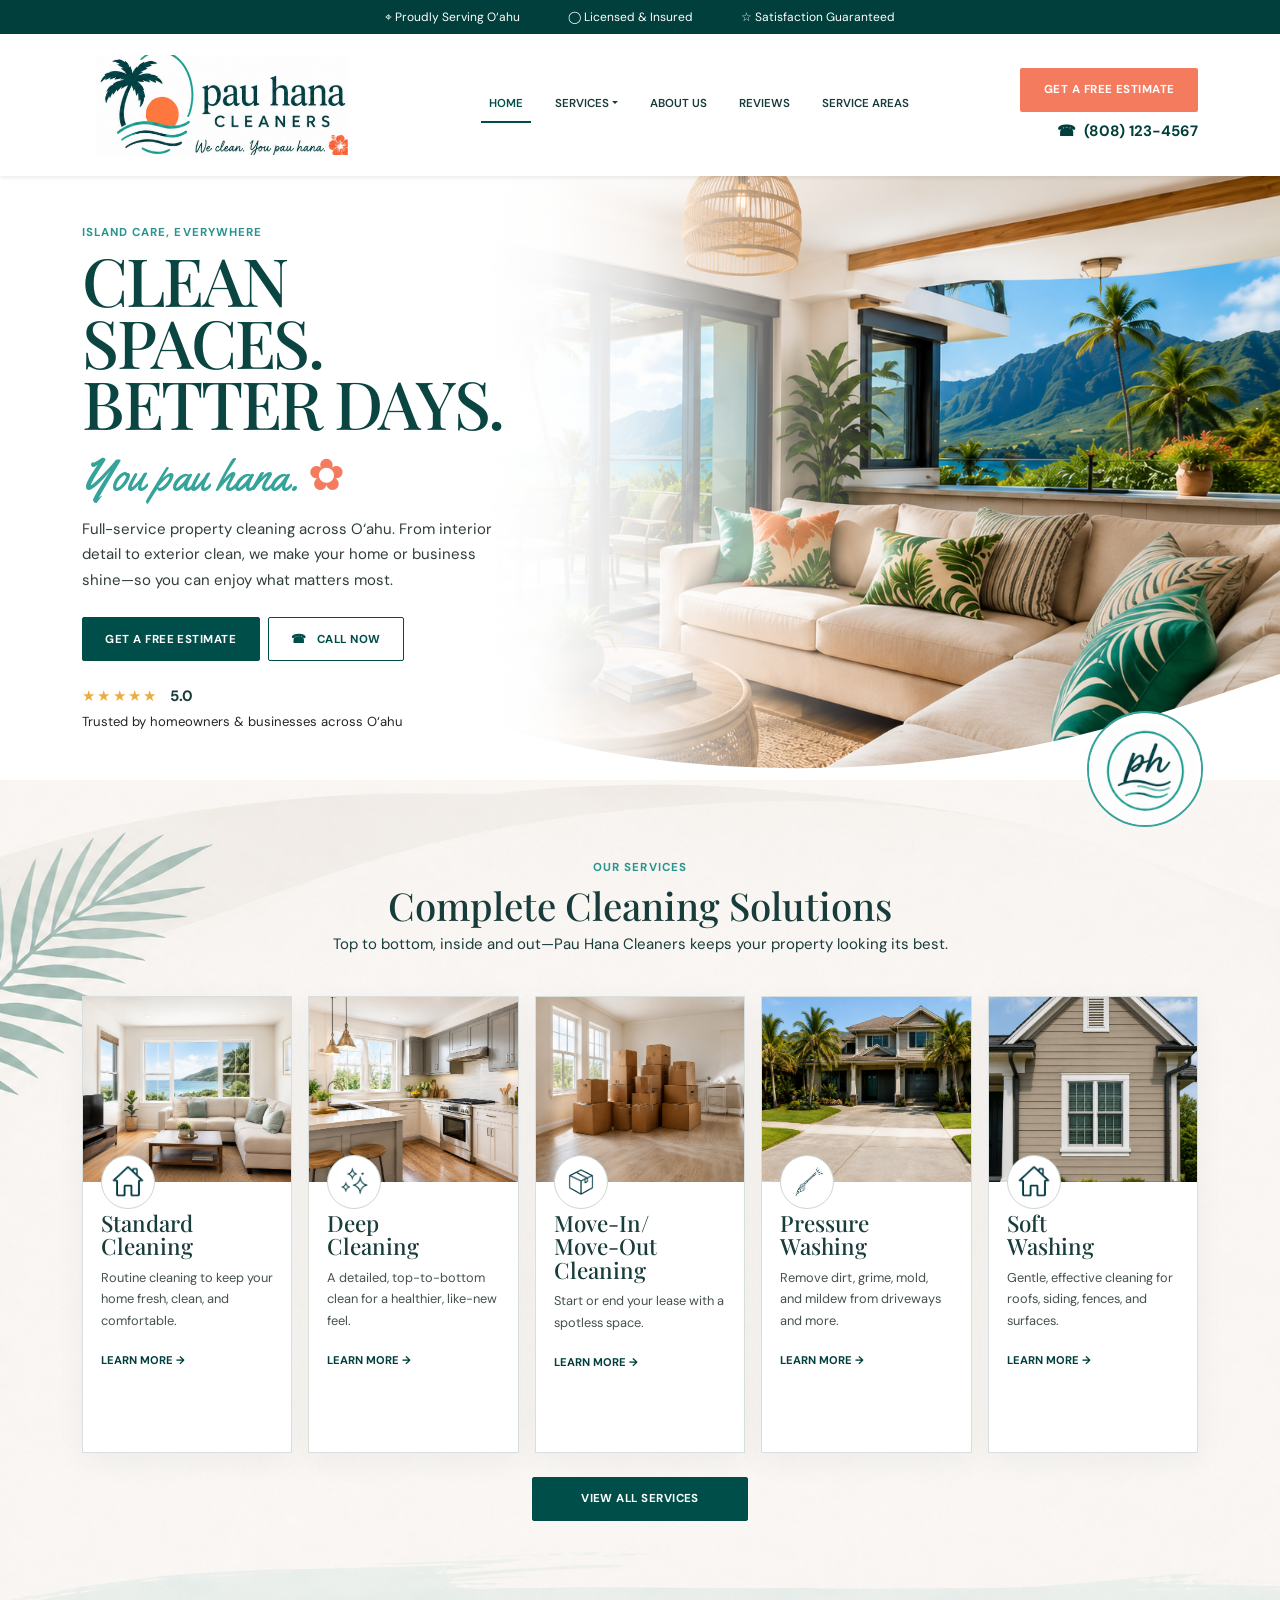
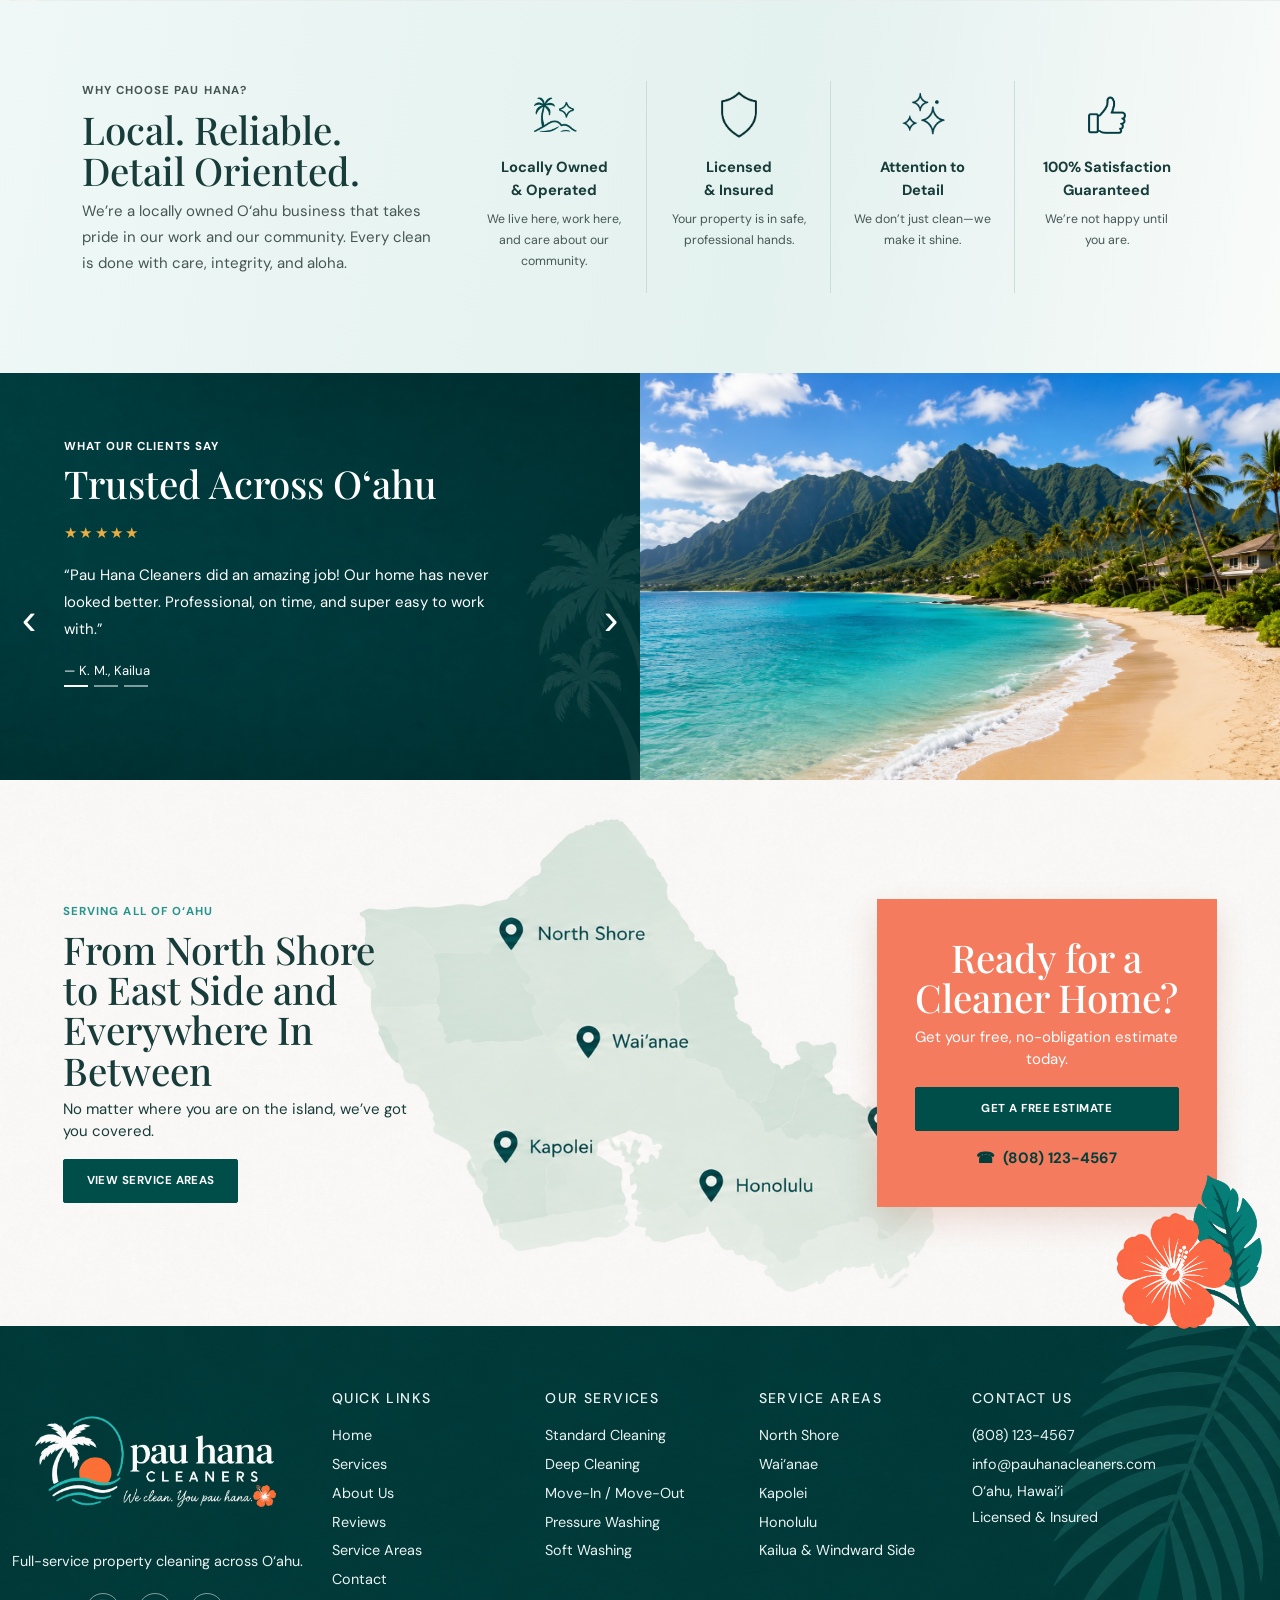
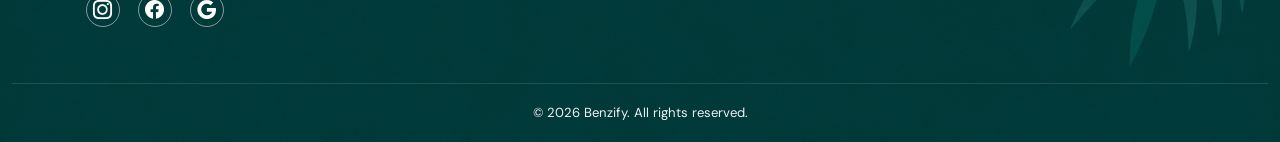
==== index.html @ 42979615 "Add soft washing service page" ====
<!doctype html>
<html lang="en">

<head>
  <meta charset="utf-8">
  <meta name="viewport" content="width=device-width, initial-scale=1">
  <meta name="description" content="Pau Hana Cleaners — trusted property cleaning across O‘ahu.">
  <title>Pau Hana Cleaners | O‘ahu Cleaning Services</title>
  <link href="https://cdn.jsdelivr.net/npm/bootstrap@5.3.3/dist/css/bootstrap.min.css" rel="stylesheet">
  <link href="https://cdn.jsdelivr.net/npm/bootstrap-icons@1.11.3/font/bootstrap-icons.min.css" rel="stylesheet">
  <link rel="preconnect" href="https://fonts.googleapis.com">
  <link rel="preconnect" href="https://fonts.gstatic.com" crossorigin>
  <link
    href="https://fonts.googleapis.com/css2?family=DM+Sans:wght@400;500;600;700&family=Playfair+Display:wght@500;600&family=Yellowtail&display=swap"
    rel="stylesheet">
  <link rel="stylesheet" href="styles.css">
</head>

<body>
  <div class="utility-bar py-2">
    <div class="container d-flex justify-content-center gap-3 gap-md-5 small">
      <span>⌖ Proudly Serving O‘ahu</span><span>◯ Licensed &amp; Insured</span><span class="d-none d-sm-inline">☆
        Satisfaction Guaranteed</span>
    </div>
  </div>

  <nav class="navbar navbar-expand-lg bg-white py-3 sticky-top shadow-sm" aria-label="Main navigation">
    <div class="container">
      <a class="navbar-brand" href="#home" aria-label="Pau Hana Cleaners home">
        <img class="navbar-logo" src="assets/primary-hero-logo.png" alt="Pau Hana Cleaners">
      </a>
      <button class="navbar-toggler" type="button" data-bs-toggle="collapse" data-bs-target="#mainNav"
        aria-controls="mainNav" aria-expanded="false" aria-label="Toggle navigation"><span
          class="navbar-toggler-icon"></span></button>
      <div class="collapse navbar-collapse" id="mainNav">
        <ul class="navbar-nav mx-auto gap-lg-3 small fw-semibold">
          <li class="nav-item"><a class="nav-link active" href="#home">HOME</a></li>
          <li class="nav-item dropdown">
            <button class="nav-link dropdown-toggle" id="servicesDropdown" type="button" data-bs-toggle="dropdown" aria-expanded="false">SERVICES</button>
            <ul class="dropdown-menu" aria-labelledby="servicesDropdown">
              <li><a class="dropdown-item" href="standard-cleaning.html">Standard Cleaning</a></li>
              <li><a class="dropdown-item" href="deep-cleaning.html">Deep Cleaning</a></li>
              <li><a class="dropdown-item" href="move-in-move-out-cleaning.html">Move-In / Move-Out Cleaning</a></li>
              <li><a class="dropdown-item" href="pressure-washing.html">Pressure Washing</a></li>
              <li><a class="dropdown-item" href="soft-washing.html">Soft Washing</a></li>
            </ul>
          </li>
          <li class="nav-item"><a class="nav-link" href="#about">ABOUT US</a></li>
          <li class="nav-item"><a class="nav-link" href="#reviews">REVIEWS</a></li>
          <li class="nav-item"><a class="nav-link" href="#areas">SERVICE AREAS</a></li>
        </ul>
        <div class="nav-cta text-lg-end mt-3 mt-lg-0"><a class="btn btn-coral btn-sm" href="#estimate">GET A FREE
            ESTIMATE</a><a class="phone d-block mt-2" href="tel:8081234567">☎ &nbsp;(808) 123-4567</a></div>
      </div>
    </div>
  </nav>

  <header class="hero" id="home">
    <div class="hero-photo" aria-hidden="true"></div>
    <div class="container position-relative">
      <div class="row min-vh-hero align-items-center">
        <div class="col-lg-5 py-5 hero-copy">
          <p class="eyebrow mb-2">ISLAND CARE, EVERYWHERE</p>
          <h1>CLEAN SPACES.<br>BETTER DAYS.</h1>
          <p class="script">You pau hana. <span>✿</span></p>
          <p class="lead-copy">Full-service property cleaning across O‘ahu. From interior detail to exterior clean, we
            make your home or business shine—so you can enjoy what matters most.</p>
          <div class="d-flex flex-wrap gap-2 mt-4"><a class="btn btn-teal" href="#estimate">GET A FREE ESTIMATE</a><a
              class="btn btn-outline-teal" href="tel:8081234567">☎ &nbsp; CALL NOW</a></div>
          <div class="rating mt-4"><span>★★★★★</span> <b>5.0</b><small class="d-block text-dark mt-1">Trusted by
              homeowners &amp; businesses across O‘ahu</small></div>
        </div>
      </div>
    </div>
    <svg class="hero-curve" viewBox="0 0 1000 150" preserveAspectRatio="none" aria-hidden="true">
      <path d="M0 128 C105 28 225 0 390 78 C540 158 715 143 838 92 C918 59 963 28 1000 8 L1000 150 L0 150 Z"></path>
    </svg>
    <img class="local-seal" src="assets/ph-local-seal.png" alt="Pau Hana Cleaners local seal">
  </header>

  <main>
    <section class="section services" id="services">
      <div class="container">
        <div class="section-heading text-center mx-auto">
          <p class="eyebrow">OUR SERVICES</p>
          <h2>Complete Cleaning Solutions</h2>
          <p>Top to bottom, inside and out—Pau Hana Cleaners keeps your property looking its best.</p>
        </div>
        <div class="row row-cols-1 row-cols-sm-2 row-cols-lg-5 g-3 mt-4">
          <div class="col">
            <article class="service-card" id="standard-cleaning">
              <div class="service-img crop living"></div>
              <div class="service-body"><img class="service-icon" src="assets/home-icon.png" alt="" aria-hidden="true">
                <h3>Standard<br>Cleaning</h3>
                <p>Routine cleaning to keep your home fresh, clean, and comfortable.</p><a href="standard-cleaning.html">LEARN MORE
                  →</a>
              </div>
            </article>
          </div>
          <div class="col">
            <article class="service-card" id="deep-cleaning">
              <div class="service-img crop kitchen"></div>
              <div class="service-body"><img class="service-icon" src="assets/star-icon.png" alt="" aria-hidden="true">
                <h3>Deep<br>Cleaning</h3>
                <p>A detailed, top-to-bottom clean for a healthier, like-new feel.</p><a href="deep-cleaning.html">LEARN MORE
                  →</a>
              </div>
            </article>
          </div>
          <div class="col">
            <article class="service-card" id="move-in-out-cleaning">
              <div class="service-img crop moving"></div>
              <div class="service-body"><img class="service-icon" src="assets/box-icon.png" alt="" aria-hidden="true">
                <h3>Move-In/<br>Move-Out Cleaning</h3>
                <p>Start or end your lease with a spotless space.</p><a href="move-in-move-out-cleaning.html">LEARN MORE →</a>
              </div>
            </article>
          </div>
          <div class="col">
            <article class="service-card" id="pressure-washing">
              <div class="service-img crop exterior"></div>
              <div class="service-body"><img class="service-icon" src="assets/pressure-washing-icon.png" alt="" aria-hidden="true">
                <h3>Pressure<br>Washing</h3>
                <p>Remove dirt, grime, mold, and mildew from driveways and more.</p><a href="pressure-washing.html">LEARN MORE →</a>
              </div>
            </article>
          </div>
          <div class="col">
            <article class="service-card" id="soft-washing">
              <div class="service-img crop siding"></div>
              <div class="service-body"><img class="service-icon" src="assets/home-icon.png" alt="" aria-hidden="true">
                <h3>Soft<br>Washing</h3>
                <p>Gentle, effective cleaning for roofs, siding, fences, and surfaces.</p><a href="soft-washing.html">LEARN MORE
                  →</a>
              </div>
            </article>
          </div>
        </div>
        <div class="text-center mt-4"><a class="btn btn-teal px-5" href="#services">VIEW ALL SERVICES</a></div>
      </div>
    </section>

    <section class="section why" id="about">
      <div class="container">
        <div class="row align-items-center g-4">
          <div class="col-lg-4">
            <p class="eyebrow">WHY CHOOSE PAU HANA?</p>
            <h2>Local. Reliable.<br>Detail Oriented.</h2>
            <p>We’re a locally owned O‘ahu business that takes pride in our work and our community. Every clean is done
              with care, integrity, and aloha.</p>
          </div>
          <div class="col-lg-8">
            <div class="row row-cols-2 row-cols-md-4 g-0 text-center feature-grid">
              <div class="col">
                <div class="feature"><img class="feature-icon" src="assets/tree-icon.png" alt="" aria-hidden="true">
                  <h3>Locally Owned<br>&amp; Operated</h3>
                  <p>We live here, work here, and care about our community.</p>
                </div>
              </div>
              <div class="col">
                <div class="feature"><img class="feature-icon" src="assets/sheild-icon.png" alt="" aria-hidden="true">
                  <h3>Licensed<br>&amp; Insured</h3>
                  <p>Your property is in safe, professional hands.</p>
                </div>
              </div>
              <div class="col">
                <div class="feature"><img class="feature-icon" src="assets/star-icon.png" alt="" aria-hidden="true">
                  <h3>Attention to<br>Detail</h3>
                  <p>We don’t just clean—we make it shine.</p>
                </div>
              </div>
              <div class="col">
                <div class="feature"><img class="feature-icon" src="assets/thumbs-up-icon.png" alt="" aria-hidden="true">
                  <h3>100% Satisfaction<br>Guaranteed</h3>
                  <p>We’re not happy until you are.</p>
                </div>
              </div>
            </div>
          </div>
        </div>
      </div>
    </section>

    <section class="testimonial" id="reviews">
      <div class="container-fluid px-0">
        <div class="row g-0">
          <div class="col-lg-6 quote-panel">
            <div class="quote-inner">
              <p class="eyebrow text-white">WHAT OUR CLIENTS SAY</p>
              <h2>Trusted Across O‘ahu</h2>
              <div id="testimonialCarousel" class="carousel slide quote-carousel" data-bs-ride="carousel"
                data-bs-interval="6000">
                <div class="carousel-inner">
                  <div class="carousel-item active">
                    <div class="stars">★★★★★</div>
                    <blockquote>“Pau Hana Cleaners did an amazing job! Our home has never looked better. Professional,
                      on time, and super easy to work with.”</blockquote><small>— K. M., Kailua</small>
                  </div>
                  <div class="carousel-item">
                    <div class="stars">★★★★★</div>
                    <blockquote>“The team was thorough, friendly, and incredibly efficient. Every room felt fresh and
                      cared for when they finished.”</blockquote><small>— L. T., Honolulu</small>
                  </div>
                  <div class="carousel-item">
                    <div class="stars">★★★★★</div>
                    <blockquote>“From booking to the final walkthrough, everything was seamless. Our move-out clean
                      exceeded every expectation.”</blockquote><small>— A. R., Kapolei</small>
                  </div>
                </div>
                <button class="carousel-control-prev" type="button" data-bs-target="#testimonialCarousel"
                  data-bs-slide="prev"><span class="quote-arrow" aria-hidden="true">‹</span><span
                    class="visually-hidden">Previous testimonial</span></button>
                <button class="carousel-control-next" type="button" data-bs-target="#testimonialCarousel"
                  data-bs-slide="next"><span class="quote-arrow" aria-hidden="true">›</span><span
                    class="visually-hidden">Next testimonial</span></button>
                <div class="carousel-indicators"><button type="button" data-bs-target="#testimonialCarousel"
                    data-bs-slide-to="0" class="active" aria-current="true" aria-label="Testimonial 1"></button><button
                    type="button" data-bs-target="#testimonialCarousel" data-bs-slide-to="1"
                    aria-label="Testimonial 2"></button><button type="button" data-bs-target="#testimonialCarousel"
                    data-bs-slide-to="2" aria-label="Testimonial 3"></button></div>
              </div>
            </div>
          </div>
          <div class="col-lg-6 beach-photo crop"></div>
        </div>
      </div>
    </section>

    <section class="section areas" id="areas">
      <div class="container">
        <div class="row align-items-center g-4">
          <div class="col-lg-4">
            <p class="eyebrow">SERVING ALL OF O‘AHU</p>
            <h2>From North Shore<br>to East Side and<br>Everywhere In Between</h2>
            <p>No matter where you are on the island, we’ve got you covered.</p><a class="btn btn-teal"
              href="#areas">VIEW SERVICE AREAS</a>
          </div>
          <div class="col-lg-4">
            <div class="island-map"><span class="north">● North Shore</span><span class="west">● Wai‘anae</span><span
                class="central">● Kapolei</span><span class="east">● Kailua</span><span class="south">● Honolulu</span>
            </div>
          </div>
          <div class="col-lg-4">
            <div class="estimate-card" id="estimate">
              <h2>Ready for a<br>Cleaner Home?</h2>
              <p>Get your free, no-obligation estimate today.</p><a class="btn btn-teal w-100"
                href="mailto:info@pauhanacleaners.com">GET A FREE ESTIMATE</a><a class="phone d-block mt-3"
                href="tel:8081234567">☎ &nbsp;(808) 123-4567</a>
            </div>
          </div>
        </div>
      </div>
    </section>
  </main>

  <footer>
    <div class="container">
      <div class="row g-4 py-5">
        <div class="col-md-6 col-lg-3">
          <img class="footer-logo" src="assets/chat-footer-logo.png" alt="Pau Hana Cleaners">
          <p class="mt-3">Full-service property cleaning across O‘ahu.</p>
          <div class="footer-socials" aria-label="Social media links">
            <a href="#" aria-label="Pau Hana Cleaners on Instagram"><i class="bi bi-instagram" aria-hidden="true"></i></a>
            <a href="#" aria-label="Pau Hana Cleaners on Facebook"><i class="bi bi-facebook" aria-hidden="true"></i></a>
            <a href="#" aria-label="Pau Hana Cleaners on Google"><i class="bi bi-google" aria-hidden="true"></i></a>
          </div>
        </div>
        <div class="col-6 col-md-3 col-lg-2">
          <h3>QUICK LINKS</h3><a href="#home">Home</a><a href="#services">Services</a><a href="#about">About Us</a><a
            href="#reviews">Reviews</a><a href="#areas">Service Areas</a><a href="#estimate">Contact</a>
        </div>
        <div class="col-6 col-md-3 col-lg-2">
          <h3>OUR SERVICES</h3><a href="standard-cleaning.html">Standard Cleaning</a><a href="deep-cleaning.html">Deep Cleaning</a><a
            href="move-in-move-out-cleaning.html">Move-In / Move-Out</a><a href="pressure-washing.html">Pressure Washing</a><a href="soft-washing.html">Soft Washing</a>
        </div>
        <div class="col-6 col-md-4 col-lg-2">
          <h3>SERVICE AREAS</h3><a href="#areas">North Shore</a><a href="#areas">Wai‘anae</a><a href="#areas">Kapolei</a><a href="#areas">Honolulu</a><a href="#areas">Kailua &amp; Windward Side</a>
        </div>
        <div class="col-6 col-md-4 col-lg-3">
          <h3>CONTACT US</h3><a href="tel:8081234567">(808) 123-4567</a><a
            href="mailto:info@pauhanacleaners.com">info@pauhanacleaners.com</a>
          <p>O‘ahu, Hawai‘i<br>Licensed &amp; Insured</p>
        </div>
      </div>
     <a href="http://benzify.us"><div class="copyright py-3 text-center">© 2026 Benzify. All rights reserved.</div></a>
    </div>
  </footer>
  <script src="https://cdn.jsdelivr.net/npm/bootstrap@5.3.3/dist/js/bootstrap.bundle.min.js"></script>
  <script src="script.js"></script>
</body>

</html>
---- styles.css ----
:root{--teal:#004e49;--deep:#003f3b;--mint:#eaf4f1;--coral:#f47b5e;--gold:#e9ad42;--ink:#163b39;--cream:#fcfbf7;--serif:"Playfair Display",serif;--sans:"DM Sans",sans-serif}*{box-sizing:border-box}html{scroll-behavior:smooth}body{margin:0;color:#173c39;background:var(--cream);font-family:var(--sans);font-size:15px}h1,h2,h3{font-family:var(--serif)}a{text-decoration:none}.utility-bar{background:var(--deep);color:#fff;font-size:.75rem}.navbar{--bs-navbar-color:var(--ink);--bs-navbar-active-color:var(--teal)}.navbar-brand{color:var(--deep)!important}.brand-mark{font-size:2.5rem;color:var(--coral)}.brand b{font:600 1.9rem/1 var(--serif);display:block;letter-spacing:.02em}.brand small{display:block;font-size:.62rem;letter-spacing:.36em;margin-top:.28rem}.nav-link{font-size:.72rem}.nav-link.active{border-bottom:2px solid var(--teal)}.phone{color:var(--deep);font-weight:700}.btn{border-radius:2px;font-size:.72rem;letter-spacing:.04em;font-weight:700;padding:.78rem 1.4rem}.btn-coral{color:white;background:var(--coral)}.btn-coral:hover{background:#df674d;color:white}.btn-teal{background:var(--teal);color:#fff;border:1px solid var(--teal)}.btn-teal:hover{background:#003934;color:#fff}.btn-outline-teal{border:1px solid var(--teal);color:var(--teal)}.btn-outline-teal:hover{background:var(--teal);color:#fff}.hero{position:relative;overflow:hidden;background:#fff}.min-vh-hero{min-height:575px}.hero-copy{position:relative;z-index:2}.hero h1{font-size:clamp(3rem,5.2vw,5rem);line-height:.92;letter-spacing:-.035em;margin:0;color:#0b4541}.script{font-family:Yellowtail,cursive;font-size:2.75rem;color:#36a39b;margin:.55rem 0}.script span{color:var(--coral)}.lead-copy{max-width:420px;color:#303d3c;line-height:1.7}.eyebrow{font-size:.72rem;color:#27958d;letter-spacing:.09em;font-weight:700;margin-bottom:.5rem}.hero-photo{position:absolute;inset:0 0 0 43%;background-image:linear-gradient(90deg,#fff 0%,rgba(255,255,255,.88) 8%,transparent 29%),url("assets/reference.png");background-repeat:no-repeat;background-size:auto 1680px;background-position:right -98px}.rating span,.stars{color:var(--gold);letter-spacing:.15em}.rating b{margin-left:.5rem}.local-seal{position:absolute;z-index:3;right:6%;bottom:20px;width:116px;height:116px;border:2px solid var(--teal);border-radius:50%;background:#fff;text-align:center;padding-top:18px;font-size:.62rem;letter-spacing:.12em;transform:rotate(-5deg)}.local-seal strong{font-size:2rem;color:var(--coral)}.section{padding:80px 0}.section-heading{max-width:650px}.section h2,.quote-panel h2{font-size:clamp(2rem,3vw,3rem);line-height:1.05}.services{position:relative;background:#fff}.services:before{content:"";position:absolute;left:-30px;top:35px;width:170px;height:180px;background:repeating-linear-gradient(70deg,transparent 0 13px,rgba(52,157,148,.2) 14px 18px);clip-path:polygon(0 5%,100% 50%,0 100%)}.service-card{height:100%;border:1px solid #d9dfdc;background:#fff;box-shadow:0 8px 28px rgba(7,57,53,.05);overflow:hidden}.service-img{height:185px;background-image:url("assets/reference.png");background-repeat:no-repeat}.living{background-size:650px auto;background-position:-43px -509px}.kitchen{background-size:650px auto;background-position:-151px -508px}.moving{background-size:650px auto;background-position:-261px -509px}.exterior{background-size:650px auto;background-position:-373px -508px}.siding{background-size:650px auto;background-position:-485px -508px}.service-body{position:relative;padding:30px 18px 22px;min-height:270px}.service-body i{position:absolute;top:-27px;left:18px;width:54px;height:54px;border:1px solid #ccd6d3;border-radius:50%;background:#fff;display:grid;place-items:center;font-style:normal;font-size:1.5rem}.service-body h3{font-size:1.4rem;line-height:1.05}.service-body p{font-size:.8rem;line-height:1.7;color:#44514f}.service-body a{color:var(--deep);font-weight:700;font-size:.7rem}.why{background:linear-gradient(100deg,#eff8f6,#e3f1ef 60%,#f9fbf9)}.why p{line-height:1.75;color:#455654}.feature-grid .col:not(:first-child){border-left:1px solid #c9ddda}.feature{padding:5px 20px}.feature b{display:block;font-size:2.8rem;font-weight:400;margin-bottom:12px}.feature h3{font-family:var(--sans);font-size:.92rem;line-height:1.55;font-weight:700}.feature p{font-size:.77rem;line-height:1.7}.quote-panel{background:var(--deep);color:#fff;min-height:390px;display:flex;align-items:center}.quote-inner{max-width:560px;padding:65px 8vw}.quote-inner blockquote{line-height:1.8;margin-top:1.1rem;max-width:470px}.beach-photo{min-height:390px;background-image:url("assets/reference.png");background-size:820px auto;background-position:right -1116px}.areas{background:#fff}.island-map{position:relative;margin:auto;width:310px;height:225px;background:#d9ece7;clip-path:polygon(9% 28%,24% 10%,49% 12%,61% 30%,87% 34%,94% 54%,72% 65%,59% 83%,31% 72%,17% 58%);filter:drop-shadow(0 12px 18px rgba(0,50,45,.1))}.island-map span{position:absolute;font-size:.68rem;font-weight:700;z-index:2}.north{top:41px;left:94px}.west{top:88px;left:55px}.central{top:132px;left:74px}.east{top:100px;right:31px}.south{bottom:35px;right:69px}.estimate-card{background:var(--coral);color:#fff;padding:38px;text-align:center;box-shadow:0 14px 30px rgba(169,71,48,.18)}.estimate-card h2{color:#fff}.estimate-card .phone{color:var(--deep)}footer{background:var(--deep);color:#eaf3f2}footer h3{font-family:var(--sans);font-size:.75rem;letter-spacing:.08em}footer a{display:block;color:#eaf3f2;font-size:.77rem;line-height:1.8}footer p{font-size:.77rem;line-height:1.7}.brand-footer b{font-size:2rem}.copyright{border-top:1px solid rgba(255,255,255,.12);font-size:.72rem}
@media(max-width:991.98px){.navbar-collapse{padding:1rem 0}.hero-photo{left:34%;opacity:.42}.hero-copy{background:linear-gradient(90deg,rgba(255,255,255,.98),rgba(255,255,255,.8) 80%,transparent)}.min-vh-hero{min-height:560px}.feature-grid .col:nth-child(3){border-left:0}.feature{padding:22px}.local-seal{display:none}.beach-photo{min-height:320px}.service-img{height:210px}.living,.kitchen,.moving,.exterior,.siding{background-size:740px auto}.services:before{display:none}}
@media(max-width:575.98px){body{font-size:14px}.utility-bar span:nth-child(2){display:none}.hero-photo{left:0;opacity:.24;background-position:68% -100px}.hero-copy{background:rgba(255,255,255,.55)}.hero h1{font-size:3.2rem}.script{font-size:2.2rem}.section{padding:58px 0}.feature{padding:18px 8px}.feature-grid .col:nth-child(odd){border-left:0}.feature-grid .col:nth-child(even){border-left:1px solid #c9ddda}.estimate-card{padding:30px 22px}}

.utility-bar,.utility-bar *{font-size:12px}
.navbar-logo{display:block;width:280px;height:100px;object-fit:cover;object-position:center}
.hero-photo{inset:0;background-image:linear-gradient(90deg,#fff 0%,#fff 38%,rgba(255,255,255,.98) 43%,rgba(255,255,255,.86) 50%,rgba(255,255,255,.32) 62%,transparent 72%),var(--hero-image, url("assets/hero-bg.png"));background-size:cover;background-position:center right}

@media(max-width:991.98px){.hero-photo{left:0;opacity:1;background-image:linear-gradient(90deg,#fff 0%,rgba(255,255,255,.96) 54%,rgba(255,255,255,.55) 78%,rgba(255,255,255,.2) 100%),var(--hero-image, url("assets/hero-bg.png"));background-size:cover;background-position:center}}
@media(max-width:575.98px){.navbar-logo{width:230px;height:82px}.hero-photo{left:0;opacity:1;background-position:65% center}}

.local-seal{padding:0;border:0;background:#fff;object-fit:cover;transform:none}

/* Soft, shallow hero edge from the original mockup. */
.hero{overflow:visible}
body{overflow-x:hidden}
.hero::before{content:none}
.hero::after{content:none}
.hero-curve{position:absolute;z-index:2;left:0;bottom:-1px;width:100%;height:112px;display:block;pointer-events:none}
.hero-curve path{fill:#fff}
.hero>.container{z-index:3}
.local-seal{bottom:-48px;z-index:4;border:2px solid #36a39c}
.services{z-index:1}
.services{background:#fff url("assets/services-bg.png") center/100% 100% no-repeat}
.services::before{content:none}
.service-img{background-size:cover;background-position:center}
.service-img.living{background-image:url("assets/chat-card-1.png")}
.service-img.kitchen{background-image:url("assets/chat-card-2.png")}
.service-img.moving{background-image:url("assets/chat-card-3.png")}
.service-img.exterior{background-image:url("assets/chat-card-4.png")}
.service-img.siding{background-image:url("assets/chat-card-5.png")}
.quote-carousel{margin-top:18px;padding:0 52px 34px 0;min-height:190px}
.quote-carousel .carousel-item{min-height:145px}
.quote-carousel .carousel-control-prev,.quote-carousel .carousel-control-next{top:auto;bottom:18px;width:32px;height:32px;border:1px solid rgba(255,255,255,.65);border-radius:50%;opacity:1}
.quote-carousel .carousel-control-prev{left:auto;right:42px}
.quote-carousel .carousel-control-next{right:0}
.quote-carousel .carousel-control-prev-icon,.quote-carousel .carousel-control-next-icon{width:14px;height:14px}
.quote-carousel .carousel-indicators{right:auto;bottom:18px;left:0;justify-content:flex-start;margin:0}
.quote-carousel .carousel-indicators [data-bs-target]{width:24px;height:2px;margin:0 6px 0 0}
.quote-panel{background:var(--deep) url("assets/bg-half-1.png") center/cover no-repeat}
.beach-photo{background-image:url("assets/bg-half-2.png");background-size:cover;background-position:center}
.quote-panel .quote-inner{width:80%;max-width:none;padding:65px 0;margin-inline:auto}
.quote-panel .quote-carousel{width:100%}

@media(max-width:767.98px){.quote-panel .quote-inner{width:88%;padding:54px 0}}

@media(max-width:991.98px){.hero-curve{height:90px}}
@media(max-width:575.98px){.hero-curve{height:68px}}

.quote-carousel .carousel-control-prev,.quote-carousel .carousel-control-next{top:50%;bottom:auto;width:34px;height:54px;border:0;border-radius:0;transform:translateY(-50%);background:transparent;opacity:1}
.quote-carousel .carousel-control-prev{left:-52px;right:auto}
.quote-carousel .carousel-control-next{right:-52px}
.quote-carousel .quote-arrow{display:block;color:#fff;font-family:Arial,sans-serif;font-size:44px;font-weight:200;line-height:1}
.quote-carousel .carousel-control-prev:hover .quote-arrow,.quote-carousel .carousel-control-next:hover .quote-arrow{color:#f47b5e}

@media(max-width:575.98px){.quote-carousel .carousel-control-prev{left:-34px}.quote-carousel .carousel-control-next{right:-34px}.quote-carousel .quote-arrow{font-size:38px}}

.areas{position:relative;padding-inline:clamp(24px,4vw,72px);background:#fff url("assets/areas-serving-bg.png") 48% center/cover no-repeat}
.areas::after{content:"";position:absolute;z-index:3;right:6px;bottom:-14px;width:170px;aspect-ratio:1;background:url("assets/flower-logo-2.png") center/contain no-repeat;pointer-events:none}
.areas>.container{position:relative;z-index:2}
.areas .island-map{visibility:hidden}
.areas .estimate-card{width:100%;max-width:340px;margin-left:auto}

@media(min-width:992px){.areas>.container{max-width:1500px}.areas .row{min-height:410px}.areas .estimate-card{margin-right:0}}
@media(max-width:991.98px){.areas{background-position:center;background-size:auto 100%}.areas .island-map{display:none}.areas .estimate-card{margin-inline:auto}}
@media(max-width:575.98px){.areas::after{right:-12px;bottom:-8px;width:118px}}

footer{background:var(--deep) url("assets/footer-bg.png") center/cover no-repeat}
.footer-logo{display:block;width:min(250px,100%);height:auto}
.footer-socials{display:flex;align-items:center;gap:16px;margin-top:14px}
.footer-socials a{display:grid;width:30px;height:30px;place-items:center;color:#fff;font-size:18px;line-height:1;border:1px solid rgba(255,255,255,.5);border-radius:50%;transition:background-color .2s,color .2s,border-color .2s}
.footer-socials a:hover{color:var(--deep);background:#fff;border-color:#fff}
.feature-icon{display:block;width:58px;height:58px;object-fit:contain;margin:0 auto 12px}
.service-body .service-icon{position:absolute;top:-27px;left:18px;width:54px;height:54px;padding:8px;border:1px solid #ccd6d3;border-radius:50%;background:#fff;object-fit:contain}

footer>.container{max-width:1500px}
footer .row{padding-top:64px!important;padding-bottom:56px!important}
footer h3{font-size:.88rem;letter-spacing:.1em;margin-bottom:14px}
footer a{font-size:.9rem;line-height:2}
footer p{font-size:.9rem;line-height:1.8}
.footer-logo{width:min(285px,100%)}
.footer-socials{width:min(285px,100%);justify-content:center;gap:18px;margin-top:18px}
.footer-socials a{width:34px;height:34px;font-size:19px}
.copyright{font-size:.82rem}

@media(max-width:991.98px){footer>.container{max-width:900px}}

/* Shared service navigation. */
.navbar .dropdown-menu{border-color:#d9e5e1;border-radius:2px;box-shadow:0 8px 24px rgba(0,63,59,.1)}
.navbar .dropdown-item{font-size:.85rem;padding:.65rem 1rem;color:var(--deep)}
.navbar .dropdown-item:hover,.navbar .dropdown-item:focus{background:var(--mint)}
.navbar .dropdown-item.active{background:var(--teal);color:#fff}
.navbar .dropdown-toggle:focus{outline:none;box-shadow:none}
.navbar .dropdown-toggle:focus-visible{text-decoration:underline;text-underline-offset:5px}
.service-card[id],section[id],.estimate-card[id]{scroll-margin-top:150px}

/* Standard Cleaning detail page. */
.service-detail-page{--hero-image:url("assets/services-hero.png")}
.service-detail-page .hero h1{font-size:clamp(2.8rem,4.5vw,4.5rem);line-height:1}
.service-detail-page .hero-copy{padding-bottom:85px!important}
.service-detail-page .lead-copy{line-height:1.5}
.service-detail-page .service-inclusions{padding-top:70px;padding-bottom:55px}
.cleaning-checklist{height:100%;padding:28px 24px 30px;background:#fff;border:1px solid #e9ece8;border-radius:3px;box-shadow:0 4px 14px rgba(0,40,36,.09)}
.cleaning-checklist h3{font-family:var(--sans);font-size:1.05rem;line-height:1.4;font-weight:700;text-transform:uppercase;margin-bottom:18px}
.cleaning-checklist ul{list-style:none;padding:0;margin:0}
.cleaning-checklist li{display:flex;align-items:flex-start;gap:12px;margin-top:12px;line-height:1.5;font-size:.9rem;color:#303d3c}
.cleaning-checklist li i{flex:0 0 22px;font-size:1.25rem;line-height:1.2;color:#7caaa4}
.estimate-steps-panel{background:#fff;padding:48px 30px;text-align:center;display:flex;flex-direction:column;align-items:center;justify-content:center}
.estimate-steps-panel h2{font-size:clamp(2rem,3vw,3rem);line-height:1.15;margin-bottom:28px}
.estimate-steps{display:flex;list-style:none;padding:0;margin:0 0 24px;width:100%;gap:20px}
.estimate-steps li{flex:1;min-width:0;position:relative}
.estimate-steps li:not(:last-child)::after{content:'⟶';position:absolute;top:12px;right:-22px;color:#a5c4bf;font-size:1.7rem}
.estimate-steps i,.estimate-steps img{display:block;width:56px;height:56px;margin:0 auto 20px;font-size:3rem;line-height:56px;color:#477b76;object-fit:contain}
.estimate-steps h3{font-family:var(--sans);font-size:.85rem;font-weight:700;text-transform:uppercase;line-height:1.4}
.estimate-steps p{font-size:.85rem;line-height:1.5;margin:0;color:#303d3c}
@media(max-width:991.98px){.navbar .dropdown-menu{box-shadow:none}.service-detail-page .hero-copy{max-width:620px}.service-detail-page .service-inclusions{padding-top:58px}.estimate-steps-panel{padding:48px 24px}}
@media(max-width:575.98px){.service-detail-page .hero h1{font-size:clamp(2.5rem,10vw,3.2rem)}.cleaning-checklist{padding:24px 20px}.estimate-steps{flex-direction:column;gap:28px}.estimate-steps li:not(:last-child)::after{content:none}.estimate-steps i,.estimate-steps img{margin-bottom:12px}.navbar .dropdown-item{white-space:normal}}
@media(max-width:991.98px){.service-detail-page .areas{background-image:linear-gradient(rgba(255,255,255,.88),rgba(255,255,255,.88)),url("assets/areas-serving-bg.png")}.service-detail-page footer a{overflow-wrap:anywhere}}
@media(max-width:575.98px){.service-detail-page .quote-panel .quote-inner{width:80%}.service-detail-page .quote-carousel .carousel-control-prev{left:-30px}.service-detail-page .quote-carousel .carousel-control-next{right:-30px}}

/* Deep Cleaning hero image and headline layout. */
.deep-cleaning-page{--hero-image:url("assets/deep-cleaning-hero.png")}
.deep-cleaning-page .hero h1{font-size:clamp(2.5rem,3.8vw,3.8rem);line-height:1.08}
.deep-cleaning-page .lead-copy{max-width:490px}
.hero-testimonial{max-width:480px;border-top:1px solid #d9e5e1;padding-top:16px;color:#303d3c;font-size:.85rem;line-height:1.6}
.hero-testimonial blockquote{margin-bottom:4px}
@media(max-width:575.98px){.deep-cleaning-page .hero h1{font-size:clamp(1.8rem,7.4vw,2.65rem)}}

/* Move-in / move-out service page. */
.move-cleaning-page{--hero-image:url("assets/chat-card-3.png")}
.move-cleaning-page .hero h1{font-size:clamp(2.4rem,3.8vw,3.8rem);line-height:1.08}
.move-cleaning-page .lead-copy{max-width:530px}
.move-cleaning-page .quote-inner>p:last-child{line-height:1.8}
.moving-context{background:var(--cream)}
.moving-context .container,.moving-faq .container{max-width:960px}
.moving-context h2,.moving-faq h2{margin-bottom:28px}
.moving-context p:not(.eyebrow){line-height:1.8;color:#455654}
.moving-faq{background:#fff}
.moving-faq details{border-bottom:1px solid #c9ddda;padding:20px 0}
.moving-faq summary{font-weight:700;color:var(--deep);cursor:pointer;padding-right:12px}
.moving-faq details p{margin:16px 0 0;line-height:1.8;color:#455654}
.moving-faq summary:focus-visible{outline:2px solid var(--teal);outline-offset:5px}
.moving-cta{background:var(--mint)}
.moving-cta h2{max-width:780px;margin-inline:auto}
@media(max-width:575.98px){.move-cleaning-page .hero h1{font-size:clamp(2rem,8vw,2.8rem)}}

/* Pressure Washing service page. */
.pressure-washing-page{--hero-image:url("assets/chat-card-4.png")}
.pressure-washing-page .hero h1{font-size:clamp(2.4rem,3.8vw,3.8rem);line-height:1.08}
.pressure-washing-page .lead-copy{max-width:530px}
.pressure-washing-page .quote-inner>p:last-child{line-height:1.8}
.pressure-context{background:var(--cream)}
.pressure-context .container,.pressure-faq .container{max-width:960px}
.pressure-context h2,.pressure-faq h2{margin-bottom:28px}
.pressure-context p:not(.eyebrow),.pressure-benefit p{line-height:1.8;color:#455654}
.pressure-benefits,.pressure-cta{background:var(--mint)}
.pressure-benefit{height:100%;padding:24px;background:#fff;border:1px solid #d9e5e1;border-radius:3px}
.pressure-benefit h3{font-size:1.35rem;line-height:1.3;margin-bottom:16px}
.pressure-benefit p{font-size:.9rem;margin:0}
.pressure-faq{background:#fff}
.pressure-faq details{border-bottom:1px solid #c9ddda;padding:20px 0}
.pressure-faq summary{font-weight:700;color:var(--deep);cursor:pointer;padding-right:12px}
.pressure-faq details p{margin:16px 0 0;line-height:1.8;color:#455654}
.pressure-faq summary:focus-visible{outline:2px solid var(--teal);outline-offset:5px}
.pressure-cta h2{max-width:780px;margin-inline:auto}
@media(max-width:575.98px){.pressure-washing-page .hero h1{font-size:clamp(2rem,8vw,2.8rem)}}

/* Soft Washing service page. */
.soft-washing-page{--hero-image:url("assets/chat-card-5.png")}
.soft-washing-page .hero h1{font-size:clamp(2.4rem,3.8vw,3.8rem);line-height:1.08}
.soft-washing-page .lead-copy{max-width:530px}
.soft-washing-page .quote-inner>p:last-child{line-height:1.8}
.soft-context,.soft-method{background:var(--cream)}
.soft-context .container,.soft-faq .container,.soft-comparison .container{max-width:960px}
.soft-context h2,.soft-faq h2,.soft-method h2,.soft-comparison h2{margin-bottom:28px}
.soft-intro{max-width:850px;margin-bottom:28px}
.soft-context p:not(.eyebrow),.soft-intro p,.soft-benefit p,.soft-comparison p{line-height:1.8;color:#455654}
.soft-benefits,.soft-cta,.soft-comparison{background:var(--mint)}
.soft-benefit{height:100%;padding:24px;background:#fff;border:1px solid #d9e5e1;border-radius:3px}
.soft-benefit h3{font-size:1.35rem;line-height:1.3;margin-bottom:16px}
.soft-benefit p{font-size:.9rem;margin:0}
.soft-faq{background:#fff}
.soft-faq details{border-bottom:1px solid #c9ddda;padding:20px 0}
.soft-faq summary{font-weight:700;color:var(--deep);cursor:pointer;padding-right:12px}
.soft-faq details p{margin:16px 0 0;line-height:1.8;color:#455654}
.soft-faq summary:focus-visible{outline:2px solid var(--teal);outline-offset:5px}
.soft-cta h2{max-width:780px;margin-inline:auto}
@media(max-width:575.98px){.soft-washing-page .hero h1{font-size:clamp(2rem,8vw,2.8rem)}}
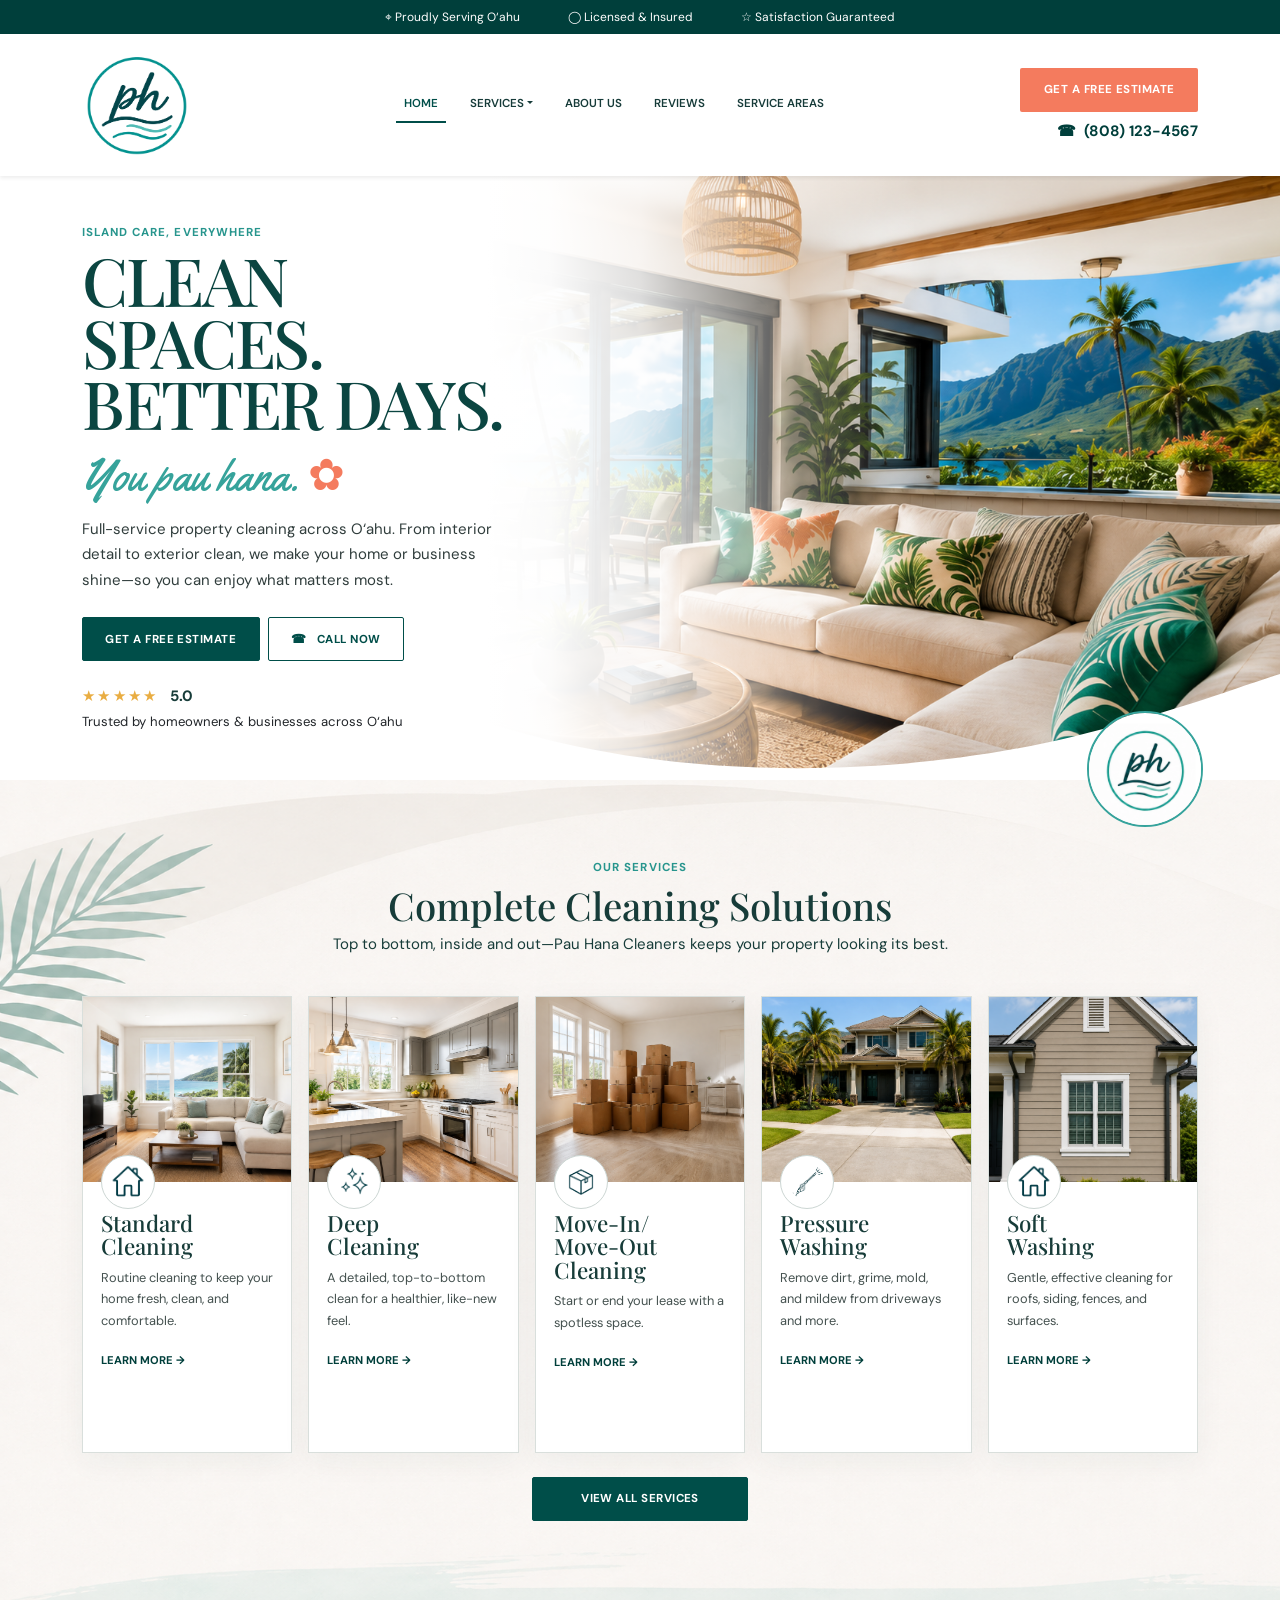
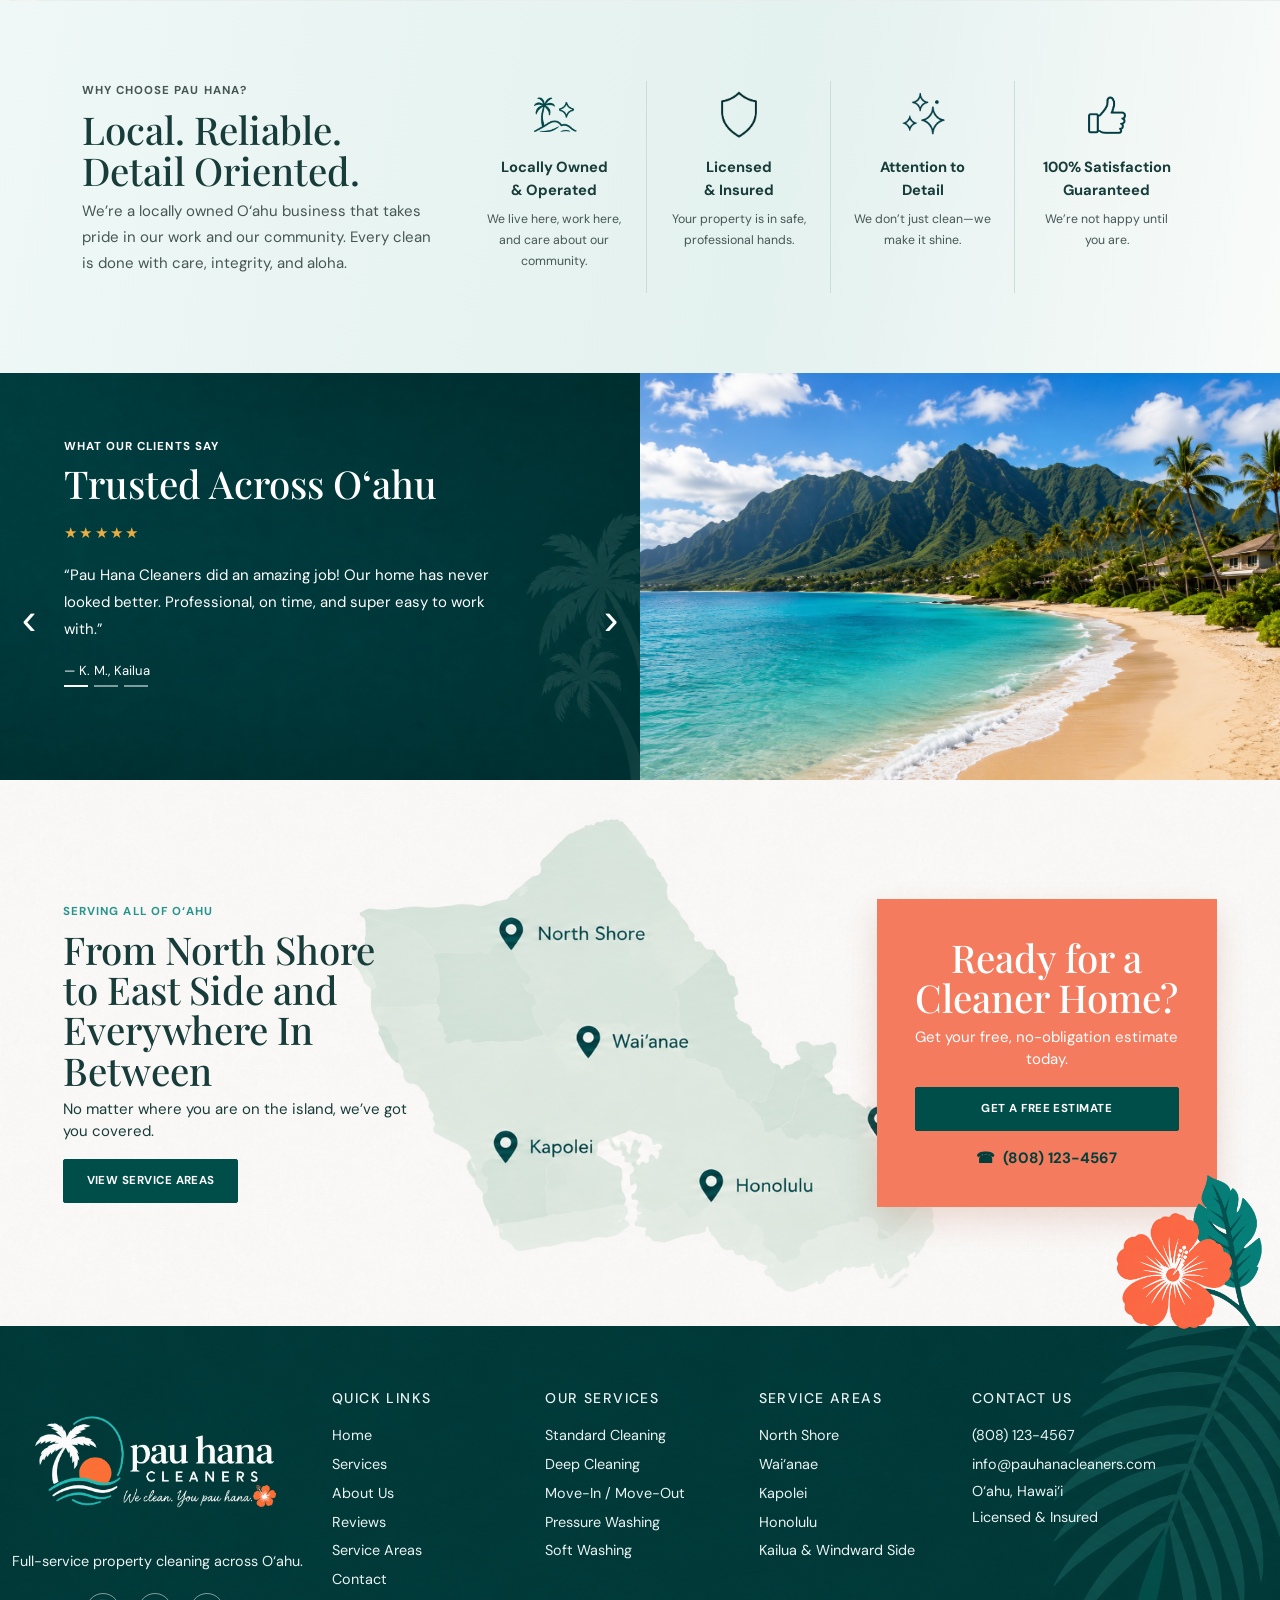
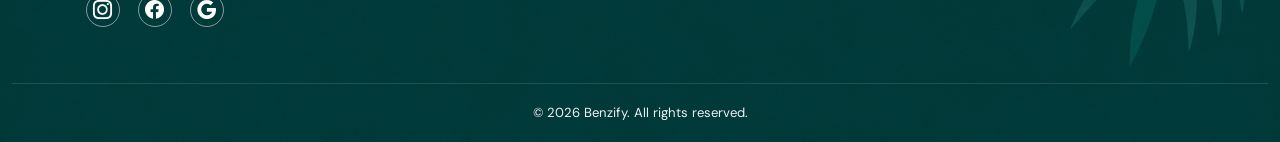
==== commit d42ef947: "updated local seal" ====
--- a/index.html
+++ b/index.html
@@ -27,7 +27,7 @@
   <nav class="navbar navbar-expand-lg bg-white py-3 sticky-top shadow-sm" aria-label="Main navigation">
     <div class="container">
       <a class="navbar-brand" href="#home" aria-label="Pau Hana Cleaners home">
-        <img class="navbar-logo" src="assets/primary-hero-logo.png" alt="Pau Hana Cleaners">
+        <img class="navbar-logo" src="assets/ph-local-seal-no-bg.png" alt="Pau Hana Cleaners">
       </a>
       <button class="navbar-toggler" type="button" data-bs-toggle="collapse" data-bs-target="#mainNav"
         aria-controls="mainNav" aria-expanded="false" aria-label="Toggle navigation"><span
@@ -262,7 +262,7 @@
           <div class="footer-socials" aria-label="Social media links">
             <a href="#" aria-label="Pau Hana Cleaners on Instagram"><i class="bi bi-instagram" aria-hidden="true"></i></a>
             <a href="#" aria-label="Pau Hana Cleaners on Facebook"><i class="bi bi-facebook" aria-hidden="true"></i></a>
-            <a href="#" aria-label="Pau Hana Cleaners on Google"><i class="bi bi-google" aria-hidden="true"></i></a>
+            <a href="https://share.google/Dvux6uv9xq10wopcw" aria-label="Pau Hana Cleaners on Google"><i class="bi bi-google" aria-hidden="true"></i></a>
           </div>
         </div>
         <div class="col-6 col-md-3 col-lg-2">
--- a/styles.css
+++ b/styles.css
@@ -3,11 +3,11 @@
 @media(max-width:575.98px){body{font-size:14px}.utility-bar span:nth-child(2){display:none}.hero-photo{left:0;opacity:.24;background-position:68% -100px}.hero-copy{background:rgba(255,255,255,.55)}.hero h1{font-size:3.2rem}.script{font-size:2.2rem}.section{padding:58px 0}.feature{padding:18px 8px}.feature-grid .col:nth-child(odd){border-left:0}.feature-grid .col:nth-child(even){border-left:1px solid #c9ddda}.estimate-card{padding:30px 22px}}
 
 .utility-bar,.utility-bar *{font-size:12px}
-.navbar-logo{display:block;width:280px;height:100px;object-fit:cover;object-position:center}
+.navbar-logo{display:block;width:110px;height:100px;object-fit:cover;object-position:center}
 .hero-photo{inset:0;background-image:linear-gradient(90deg,#fff 0%,#fff 38%,rgba(255,255,255,.98) 43%,rgba(255,255,255,.86) 50%,rgba(255,255,255,.32) 62%,transparent 72%),var(--hero-image, url("assets/hero-bg.png"));background-size:cover;background-position:center right}
 
 @media(max-width:991.98px){.hero-photo{left:0;opacity:1;background-image:linear-gradient(90deg,#fff 0%,rgba(255,255,255,.96) 54%,rgba(255,255,255,.55) 78%,rgba(255,255,255,.2) 100%),var(--hero-image, url("assets/hero-bg.png"));background-size:cover;background-position:center}}
-@media(max-width:575.98px){.navbar-logo{width:230px;height:82px}.hero-photo{left:0;opacity:1;background-position:65% center}}
+@media(max-width:575.98px){.navbar-logo{width:92px;height:82px}.hero-photo{left:0;opacity:1;background-position:65% center}}
 
 .local-seal{padding:0;border:0;background:#fff;object-fit:cover;transform:none}
 
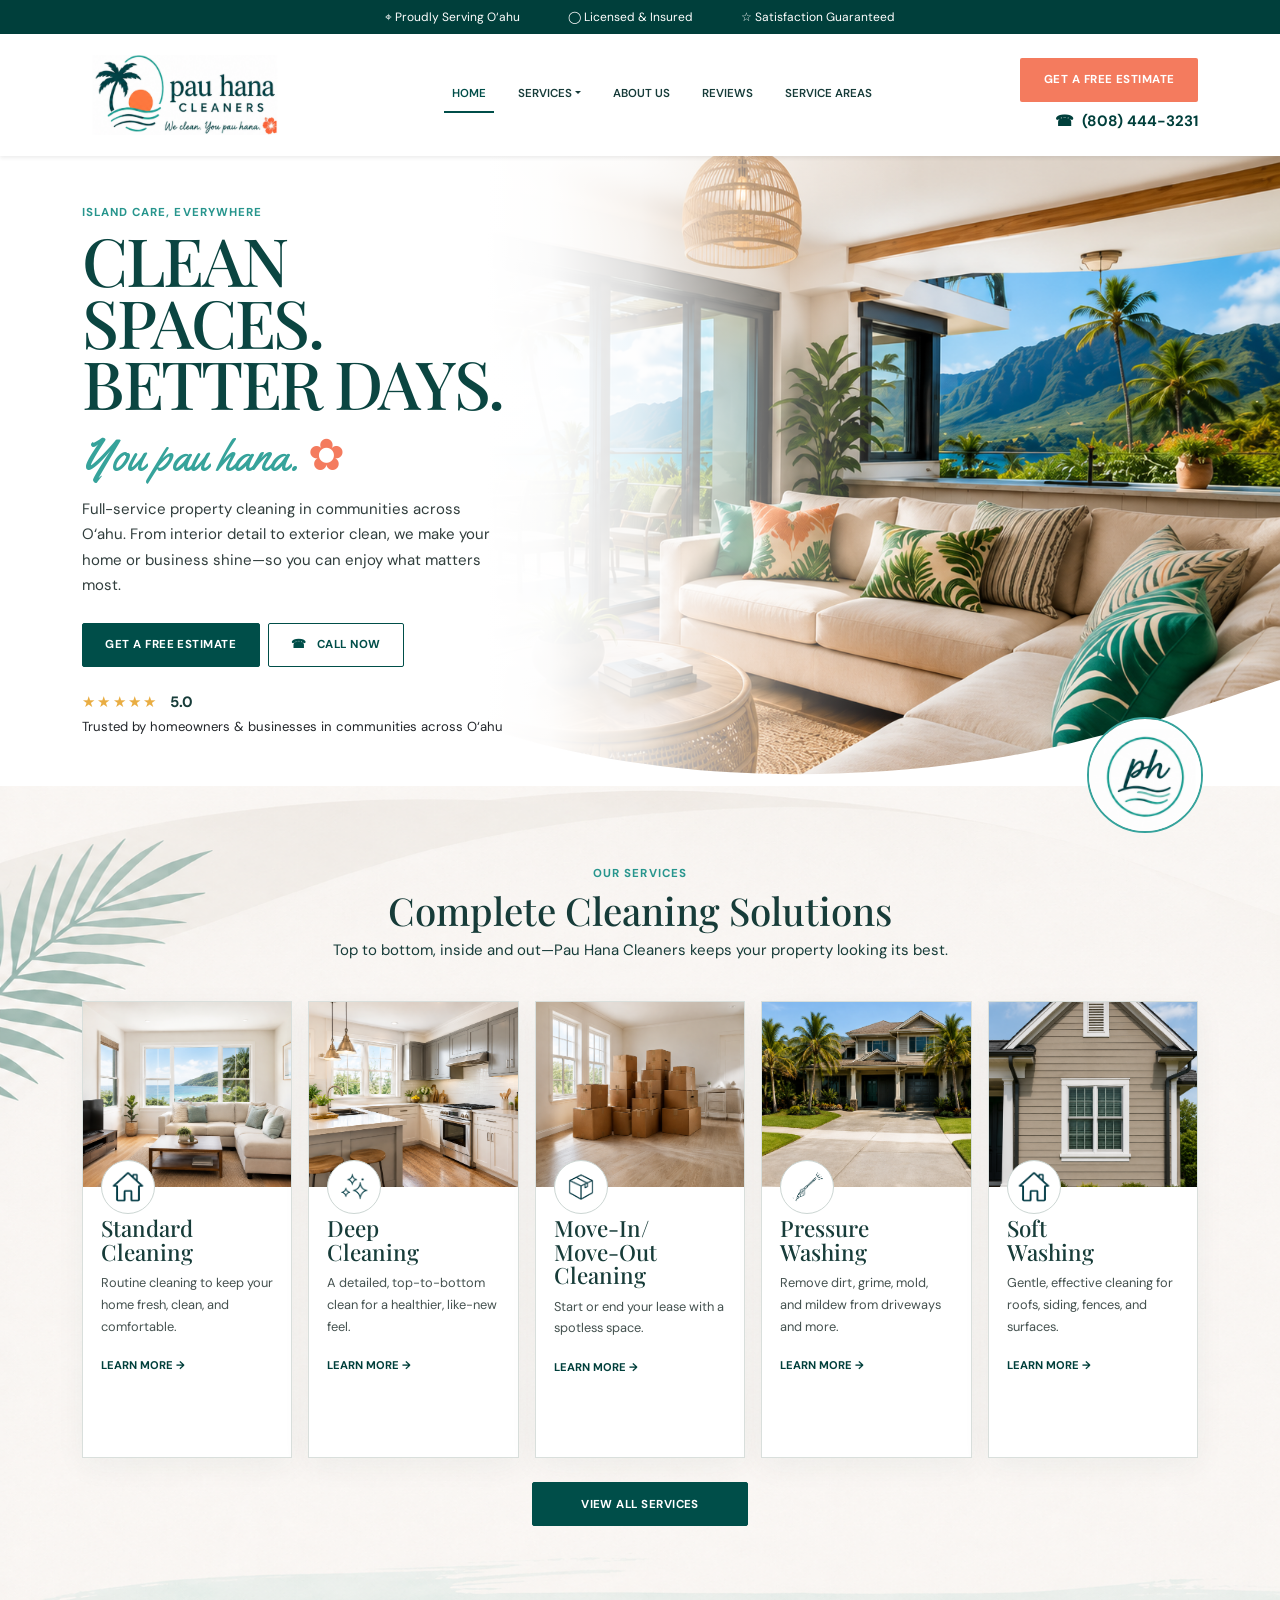
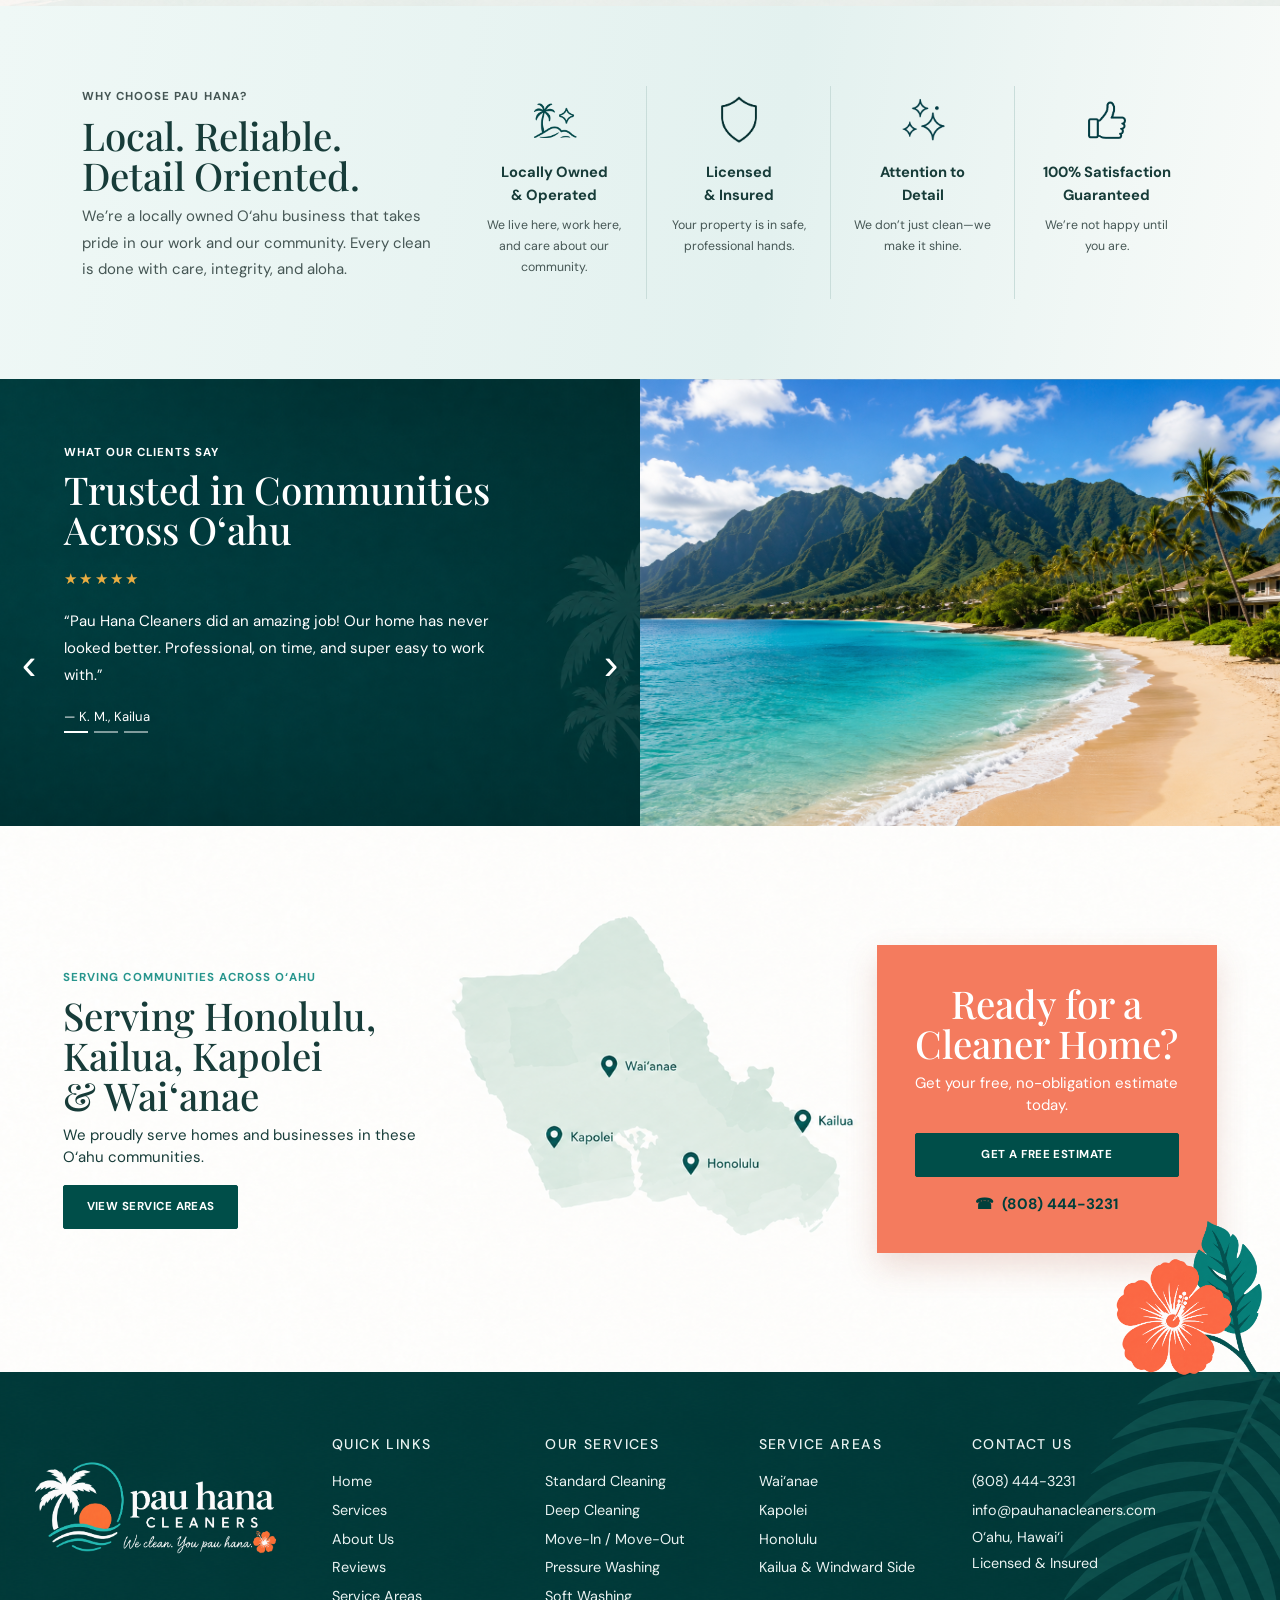
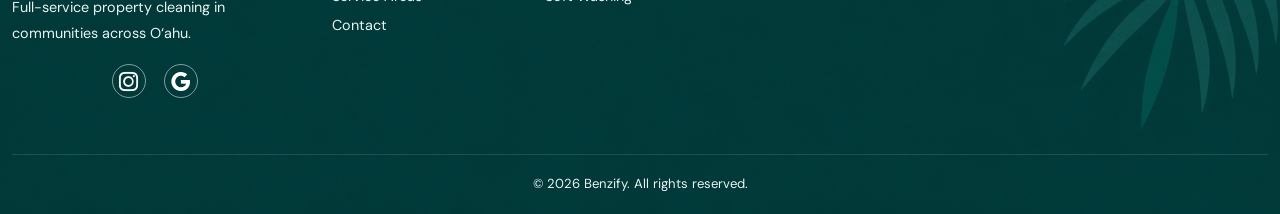
==== commit 2d09700d: "reverted the nav logos and adjusted size for both big and small screens, removed noth shore from scr" ====
--- a/index.html
+++ b/index.html
@@ -4,7 +4,7 @@
 <head>
   <meta charset="utf-8">
   <meta name="viewport" content="width=device-width, initial-scale=1">
-  <meta name="description" content="Pau Hana Cleaners — trusted property cleaning across O‘ahu.">
+  <meta name="description" content="Pau Hana Cleaners — trusted property cleaning in communities across O‘ahu.">
   <title>Pau Hana Cleaners | O‘ahu Cleaning Services</title>
   <link href="https://cdn.jsdelivr.net/npm/bootstrap@5.3.3/dist/css/bootstrap.min.css" rel="stylesheet">
   <link href="https://cdn.jsdelivr.net/npm/bootstrap-icons@1.11.3/font/bootstrap-icons.min.css" rel="stylesheet">
@@ -27,7 +27,7 @@
   <nav class="navbar navbar-expand-lg bg-white py-3 sticky-top shadow-sm" aria-label="Main navigation">
     <div class="container">
       <a class="navbar-brand" href="#home" aria-label="Pau Hana Cleaners home">
-        <img class="navbar-logo" src="assets/ph-local-seal-no-bg.png" alt="Pau Hana Cleaners">
+        <img class="navbar-logo" src="assets/primary-hero-logo.png" alt="Pau Hana Cleaners">
       </a>
       <button class="navbar-toggler" type="button" data-bs-toggle="collapse" data-bs-target="#mainNav"
         aria-controls="mainNav" aria-expanded="false" aria-label="Toggle navigation"><span
@@ -50,7 +50,7 @@
           <li class="nav-item"><a class="nav-link" href="#areas">SERVICE AREAS</a></li>
         </ul>
         <div class="nav-cta text-lg-end mt-3 mt-lg-0"><a class="btn btn-coral btn-sm" href="#estimate">GET A FREE
-            ESTIMATE</a><a class="phone d-block mt-2" href="tel:8081234567">☎ &nbsp;(808) 123-4567</a></div>
+            ESTIMATE</a><a class="phone d-block mt-2" href="tel:8084443231">☎ &nbsp;(808) 444-3231</a></div>
       </div>
     </div>
   </nav>
@@ -63,12 +63,12 @@
           <p class="eyebrow mb-2">ISLAND CARE, EVERYWHERE</p>
           <h1>CLEAN SPACES.<br>BETTER DAYS.</h1>
           <p class="script">You pau hana. <span>✿</span></p>
-          <p class="lead-copy">Full-service property cleaning across O‘ahu. From interior detail to exterior clean, we
+          <p class="lead-copy">Full-service property cleaning in communities across O‘ahu. From interior detail to exterior clean, we
             make your home or business shine—so you can enjoy what matters most.</p>
           <div class="d-flex flex-wrap gap-2 mt-4"><a class="btn btn-teal" href="#estimate">GET A FREE ESTIMATE</a><a
-              class="btn btn-outline-teal" href="tel:8081234567">☎ &nbsp; CALL NOW</a></div>
+              class="btn btn-outline-teal" href="tel:8084443231">☎ &nbsp; CALL NOW</a></div>
           <div class="rating mt-4"><span>★★★★★</span> <b>5.0</b><small class="d-block text-dark mt-1">Trusted by
-              homeowners &amp; businesses across O‘ahu</small></div>
+              homeowners &amp; businesses in communities across O‘ahu</small></div>
         </div>
       </div>
     </div>
@@ -187,7 +187,7 @@
           <div class="col-lg-6 quote-panel">
             <div class="quote-inner">
               <p class="eyebrow text-white">WHAT OUR CLIENTS SAY</p>
-              <h2>Trusted Across O‘ahu</h2>
+              <h2>Trusted in Communities Across O‘ahu</h2>
               <div id="testimonialCarousel" class="carousel slide quote-carousel" data-bs-ride="carousel"
                 data-bs-interval="6000">
                 <div class="carousel-inner">
@@ -230,13 +230,13 @@
       <div class="container">
         <div class="row align-items-center g-4">
           <div class="col-lg-4">
-            <p class="eyebrow">SERVING ALL OF O‘AHU</p>
-            <h2>From North Shore<br>to East Side and<br>Everywhere In Between</h2>
-            <p>No matter where you are on the island, we’ve got you covered.</p><a class="btn btn-teal"
+            <p class="eyebrow">SERVING COMMUNITIES ACROSS O‘AHU</p>
+            <h2>Serving Honolulu,<br>Kailua, Kapolei<br>&amp; Wai‘anae</h2>
+            <p>We proudly serve homes and businesses in these O‘ahu communities.</p><a class="btn btn-teal"
               href="#areas">VIEW SERVICE AREAS</a>
           </div>
           <div class="col-lg-4">
-            <div class="island-map"><span class="north">● North Shore</span><span class="west">● Wai‘anae</span><span
+            <div class="island-map"><span class="west">● Wai‘anae</span><span
                 class="central">● Kapolei</span><span class="east">● Kailua</span><span class="south">● Honolulu</span>
             </div>
           </div>
@@ -245,7 +245,7 @@
               <h2>Ready for a<br>Cleaner Home?</h2>
               <p>Get your free, no-obligation estimate today.</p><a class="btn btn-teal w-100"
                 href="mailto:info@pauhanacleaners.com">GET A FREE ESTIMATE</a><a class="phone d-block mt-3"
-                href="tel:8081234567">☎ &nbsp;(808) 123-4567</a>
+                href="tel:8084443231">☎ &nbsp;(808) 444-3231</a>
             </div>
           </div>
         </div>
@@ -258,10 +258,9 @@
       <div class="row g-4 py-5">
         <div class="col-md-6 col-lg-3">
           <img class="footer-logo" src="assets/chat-footer-logo.png" alt="Pau Hana Cleaners">
-          <p class="mt-3">Full-service property cleaning across O‘ahu.</p>
+          <p class="mt-3">Full-service property cleaning in communities across O‘ahu.</p>
           <div class="footer-socials" aria-label="Social media links">
-            <a href="#" aria-label="Pau Hana Cleaners on Instagram"><i class="bi bi-instagram" aria-hidden="true"></i></a>
-            <a href="#" aria-label="Pau Hana Cleaners on Facebook"><i class="bi bi-facebook" aria-hidden="true"></i></a>
+            <a href="https://www.instagram.com/pauhanacleaners/" target="_blank" rel="noopener noreferrer" aria-label="Pau Hana Cleaners on Instagram"><i class="bi bi-instagram" aria-hidden="true"></i></a>
             <a href="https://share.google/Dvux6uv9xq10wopcw" aria-label="Pau Hana Cleaners on Google"><i class="bi bi-google" aria-hidden="true"></i></a>
           </div>
         </div>
@@ -274,10 +273,10 @@
             href="move-in-move-out-cleaning.html">Move-In / Move-Out</a><a href="pressure-washing.html">Pressure Washing</a><a href="soft-washing.html">Soft Washing</a>
         </div>
         <div class="col-6 col-md-4 col-lg-2">
-          <h3>SERVICE AREAS</h3><a href="#areas">North Shore</a><a href="#areas">Wai‘anae</a><a href="#areas">Kapolei</a><a href="#areas">Honolulu</a><a href="#areas">Kailua &amp; Windward Side</a>
+          <h3>SERVICE AREAS</h3><a href="#areas">Wai‘anae</a><a href="#areas">Kapolei</a><a href="#areas">Honolulu</a><a href="#areas">Kailua &amp; Windward Side</a>
         </div>
         <div class="col-6 col-md-4 col-lg-3">
-          <h3>CONTACT US</h3><a href="tel:8081234567">(808) 123-4567</a><a
+          <h3>CONTACT US</h3><a href="tel:8084443231">(808) 444-3231</a><a
             href="mailto:info@pauhanacleaners.com">info@pauhanacleaners.com</a>
           <p>O‘ahu, Hawai‘i<br>Licensed &amp; Insured</p>
         </div>
--- a/styles.css
+++ b/styles.css
@@ -1,13 +1,13 @@
-:root{--teal:#004e49;--deep:#003f3b;--mint:#eaf4f1;--coral:#f47b5e;--gold:#e9ad42;--ink:#163b39;--cream:#fcfbf7;--serif:"Playfair Display",serif;--sans:"DM Sans",sans-serif}*{box-sizing:border-box}html{scroll-behavior:smooth}body{margin:0;color:#173c39;background:var(--cream);font-family:var(--sans);font-size:15px}h1,h2,h3{font-family:var(--serif)}a{text-decoration:none}.utility-bar{background:var(--deep);color:#fff;font-size:.75rem}.navbar{--bs-navbar-color:var(--ink);--bs-navbar-active-color:var(--teal)}.navbar-brand{color:var(--deep)!important}.brand-mark{font-size:2.5rem;color:var(--coral)}.brand b{font:600 1.9rem/1 var(--serif);display:block;letter-spacing:.02em}.brand small{display:block;font-size:.62rem;letter-spacing:.36em;margin-top:.28rem}.nav-link{font-size:.72rem}.nav-link.active{border-bottom:2px solid var(--teal)}.phone{color:var(--deep);font-weight:700}.btn{border-radius:2px;font-size:.72rem;letter-spacing:.04em;font-weight:700;padding:.78rem 1.4rem}.btn-coral{color:white;background:var(--coral)}.btn-coral:hover{background:#df674d;color:white}.btn-teal{background:var(--teal);color:#fff;border:1px solid var(--teal)}.btn-teal:hover{background:#003934;color:#fff}.btn-outline-teal{border:1px solid var(--teal);color:var(--teal)}.btn-outline-teal:hover{background:var(--teal);color:#fff}.hero{position:relative;overflow:hidden;background:#fff}.min-vh-hero{min-height:575px}.hero-copy{position:relative;z-index:2}.hero h1{font-size:clamp(3rem,5.2vw,5rem);line-height:.92;letter-spacing:-.035em;margin:0;color:#0b4541}.script{font-family:Yellowtail,cursive;font-size:2.75rem;color:#36a39b;margin:.55rem 0}.script span{color:var(--coral)}.lead-copy{max-width:420px;color:#303d3c;line-height:1.7}.eyebrow{font-size:.72rem;color:#27958d;letter-spacing:.09em;font-weight:700;margin-bottom:.5rem}.hero-photo{position:absolute;inset:0 0 0 43%;background-image:linear-gradient(90deg,#fff 0%,rgba(255,255,255,.88) 8%,transparent 29%),url("assets/reference.png");background-repeat:no-repeat;background-size:auto 1680px;background-position:right -98px}.rating span,.stars{color:var(--gold);letter-spacing:.15em}.rating b{margin-left:.5rem}.local-seal{position:absolute;z-index:3;right:6%;bottom:20px;width:116px;height:116px;border:2px solid var(--teal);border-radius:50%;background:#fff;text-align:center;padding-top:18px;font-size:.62rem;letter-spacing:.12em;transform:rotate(-5deg)}.local-seal strong{font-size:2rem;color:var(--coral)}.section{padding:80px 0}.section-heading{max-width:650px}.section h2,.quote-panel h2{font-size:clamp(2rem,3vw,3rem);line-height:1.05}.services{position:relative;background:#fff}.services:before{content:"";position:absolute;left:-30px;top:35px;width:170px;height:180px;background:repeating-linear-gradient(70deg,transparent 0 13px,rgba(52,157,148,.2) 14px 18px);clip-path:polygon(0 5%,100% 50%,0 100%)}.service-card{height:100%;border:1px solid #d9dfdc;background:#fff;box-shadow:0 8px 28px rgba(7,57,53,.05);overflow:hidden}.service-img{height:185px;background-image:url("assets/reference.png");background-repeat:no-repeat}.living{background-size:650px auto;background-position:-43px -509px}.kitchen{background-size:650px auto;background-position:-151px -508px}.moving{background-size:650px auto;background-position:-261px -509px}.exterior{background-size:650px auto;background-position:-373px -508px}.siding{background-size:650px auto;background-position:-485px -508px}.service-body{position:relative;padding:30px 18px 22px;min-height:270px}.service-body i{position:absolute;top:-27px;left:18px;width:54px;height:54px;border:1px solid #ccd6d3;border-radius:50%;background:#fff;display:grid;place-items:center;font-style:normal;font-size:1.5rem}.service-body h3{font-size:1.4rem;line-height:1.05}.service-body p{font-size:.8rem;line-height:1.7;color:#44514f}.service-body a{color:var(--deep);font-weight:700;font-size:.7rem}.why{background:linear-gradient(100deg,#eff8f6,#e3f1ef 60%,#f9fbf9)}.why p{line-height:1.75;color:#455654}.feature-grid .col:not(:first-child){border-left:1px solid #c9ddda}.feature{padding:5px 20px}.feature b{display:block;font-size:2.8rem;font-weight:400;margin-bottom:12px}.feature h3{font-family:var(--sans);font-size:.92rem;line-height:1.55;font-weight:700}.feature p{font-size:.77rem;line-height:1.7}.quote-panel{background:var(--deep);color:#fff;min-height:390px;display:flex;align-items:center}.quote-inner{max-width:560px;padding:65px 8vw}.quote-inner blockquote{line-height:1.8;margin-top:1.1rem;max-width:470px}.beach-photo{min-height:390px;background-image:url("assets/reference.png");background-size:820px auto;background-position:right -1116px}.areas{background:#fff}.island-map{position:relative;margin:auto;width:310px;height:225px;background:#d9ece7;clip-path:polygon(9% 28%,24% 10%,49% 12%,61% 30%,87% 34%,94% 54%,72% 65%,59% 83%,31% 72%,17% 58%);filter:drop-shadow(0 12px 18px rgba(0,50,45,.1))}.island-map span{position:absolute;font-size:.68rem;font-weight:700;z-index:2}.north{top:41px;left:94px}.west{top:88px;left:55px}.central{top:132px;left:74px}.east{top:100px;right:31px}.south{bottom:35px;right:69px}.estimate-card{background:var(--coral);color:#fff;padding:38px;text-align:center;box-shadow:0 14px 30px rgba(169,71,48,.18)}.estimate-card h2{color:#fff}.estimate-card .phone{color:var(--deep)}footer{background:var(--deep);color:#eaf3f2}footer h3{font-family:var(--sans);font-size:.75rem;letter-spacing:.08em}footer a{display:block;color:#eaf3f2;font-size:.77rem;line-height:1.8}footer p{font-size:.77rem;line-height:1.7}.brand-footer b{font-size:2rem}.copyright{border-top:1px solid rgba(255,255,255,.12);font-size:.72rem}
+:root{--teal:#004e49;--deep:#003f3b;--mint:#eaf4f1;--coral:#f47b5e;--gold:#e9ad42;--ink:#163b39;--cream:#fcfbf7;--serif:"Playfair Display",serif;--sans:"DM Sans",sans-serif}*{box-sizing:border-box}html{scroll-behavior:smooth}body{margin:0;color:#173c39;background:var(--cream);font-family:var(--sans);font-size:15px}h1,h2,h3{font-family:var(--serif)}a{text-decoration:none}.utility-bar{background:var(--deep);color:#fff;font-size:.75rem}.navbar{--bs-navbar-color:var(--ink);--bs-navbar-active-color:var(--teal)}.navbar-brand{color:var(--deep)!important}.brand-mark{font-size:2.5rem;color:var(--coral)}.brand b{font:600 1.9rem/1 var(--serif);display:block;letter-spacing:.02em}.brand small{display:block;font-size:.62rem;letter-spacing:.36em;margin-top:.28rem}.nav-link{font-size:.72rem}.nav-link.active{border-bottom:2px solid var(--teal)}.phone{color:var(--deep);font-weight:700}.btn{border-radius:2px;font-size:.72rem;letter-spacing:.04em;font-weight:700;padding:.78rem 1.4rem}.btn-coral{color:white;background:var(--coral)}.btn-coral:hover{background:#df674d;color:white}.btn-teal{background:var(--teal);color:#fff;border:1px solid var(--teal)}.btn-teal:hover{background:#003934;color:#fff}.btn-outline-teal{border:1px solid var(--teal);color:var(--teal)}.btn-outline-teal:hover{background:var(--teal);color:#fff}.hero{position:relative;overflow:hidden;background:#fff}.min-vh-hero{min-height:575px}.hero-copy{position:relative;z-index:2}.hero h1{font-size:clamp(3rem,5.2vw,5rem);line-height:.92;letter-spacing:-.035em;margin:0;color:#0b4541}.script{font-family:Yellowtail,cursive;font-size:2.75rem;color:#36a39b;margin:.55rem 0}.script span{color:var(--coral)}.lead-copy{max-width:420px;color:#303d3c;line-height:1.7}.eyebrow{font-size:.72rem;color:#27958d;letter-spacing:.09em;font-weight:700;margin-bottom:.5rem}.hero-photo{position:absolute;inset:0 0 0 43%;background-image:linear-gradient(90deg,#fff 0%,rgba(255,255,255,.88) 8%,transparent 29%),url("assets/reference.png");background-repeat:no-repeat;background-size:auto 1680px;background-position:right -98px}.rating span,.stars{color:var(--gold);letter-spacing:.15em}.rating b{margin-left:.5rem}.local-seal{position:absolute;z-index:3;right:6%;bottom:20px;width:116px;height:116px;border:2px solid var(--teal);border-radius:50%;background:#fff;text-align:center;padding-top:18px;font-size:.62rem;letter-spacing:.12em;transform:rotate(-5deg)}.local-seal strong{font-size:2rem;color:var(--coral)}.section{padding:80px 0}.section-heading{max-width:650px}.section h2,.quote-panel h2{font-size:clamp(2rem,3vw,3rem);line-height:1.05}.services{position:relative;background:#fff}.services:before{content:"";position:absolute;left:-30px;top:35px;width:170px;height:180px;background:repeating-linear-gradient(70deg,transparent 0 13px,rgba(52,157,148,.2) 14px 18px);clip-path:polygon(0 5%,100% 50%,0 100%)}.service-card{height:100%;border:1px solid #d9dfdc;background:#fff;box-shadow:0 8px 28px rgba(7,57,53,.05);overflow:hidden}.service-img{height:185px;background-image:url("assets/reference.png");background-repeat:no-repeat}.living{background-size:650px auto;background-position:-43px -509px}.kitchen{background-size:650px auto;background-position:-151px -508px}.moving{background-size:650px auto;background-position:-261px -509px}.exterior{background-size:650px auto;background-position:-373px -508px}.siding{background-size:650px auto;background-position:-485px -508px}.service-body{position:relative;padding:30px 18px 22px;min-height:270px}.service-body i{position:absolute;top:-27px;left:18px;width:54px;height:54px;border:1px solid #ccd6d3;border-radius:50%;background:#fff;display:grid;place-items:center;font-style:normal;font-size:1.5rem}.service-body h3{font-size:1.4rem;line-height:1.05}.service-body p{font-size:.8rem;line-height:1.7;color:#44514f}.service-body a{color:var(--deep);font-weight:700;font-size:.7rem}.why{background:linear-gradient(100deg,#eff8f6,#e3f1ef 60%,#f9fbf9)}.why p{line-height:1.75;color:#455654}.feature-grid .col:not(:first-child){border-left:1px solid #c9ddda}.feature{padding:5px 20px}.feature b{display:block;font-size:2.8rem;font-weight:400;margin-bottom:12px}.feature h3{font-family:var(--sans);font-size:.92rem;line-height:1.55;font-weight:700}.feature p{font-size:.77rem;line-height:1.7}.quote-panel{background:var(--deep);color:#fff;min-height:390px;display:flex;align-items:center}.quote-inner{max-width:560px;padding:65px 8vw}.quote-inner blockquote{line-height:1.8;margin-top:1.1rem;max-width:470px}.beach-photo{min-height:390px;background-image:url("assets/reference.png");background-size:820px auto;background-position:right -1116px}.areas{background:#fff}.island-map{position:relative;margin:auto;width:310px;height:225px;background:#d9ece7;clip-path:polygon(9% 28%,24% 10%,49% 12%,61% 30%,87% 34%,94% 54%,72% 65%,59% 83%,31% 72%,17% 58%);filter:drop-shadow(0 12px 18px rgba(0,50,45,.1))}.island-map span{position:absolute;font-size:.68rem;font-weight:700;z-index:2}.west{top:88px;left:55px}.central{top:132px;left:74px}.east{top:100px;right:31px}.south{bottom:35px;right:69px}.estimate-card{background:var(--coral);color:#fff;padding:38px;text-align:center;box-shadow:0 14px 30px rgba(169,71,48,.18)}.estimate-card h2{color:#fff}.estimate-card .phone{color:var(--deep)}footer{background:var(--deep);color:#eaf3f2}footer h3{font-family:var(--sans);font-size:.75rem;letter-spacing:.08em}footer a{display:block;color:#eaf3f2;font-size:.77rem;line-height:1.8}footer p{font-size:.77rem;line-height:1.7}.brand-footer b{font-size:2rem}.copyright{border-top:1px solid rgba(255,255,255,.12);font-size:.72rem}
 @media(max-width:991.98px){.navbar-collapse{padding:1rem 0}.hero-photo{left:34%;opacity:.42}.hero-copy{background:linear-gradient(90deg,rgba(255,255,255,.98),rgba(255,255,255,.8) 80%,transparent)}.min-vh-hero{min-height:560px}.feature-grid .col:nth-child(3){border-left:0}.feature{padding:22px}.local-seal{display:none}.beach-photo{min-height:320px}.service-img{height:210px}.living,.kitchen,.moving,.exterior,.siding{background-size:740px auto}.services:before{display:none}}
 @media(max-width:575.98px){body{font-size:14px}.utility-bar span:nth-child(2){display:none}.hero-photo{left:0;opacity:.24;background-position:68% -100px}.hero-copy{background:rgba(255,255,255,.55)}.hero h1{font-size:3.2rem}.script{font-size:2.2rem}.section{padding:58px 0}.feature{padding:18px 8px}.feature-grid .col:nth-child(odd){border-left:0}.feature-grid .col:nth-child(even){border-left:1px solid #c9ddda}.estimate-card{padding:30px 22px}}
 
 .utility-bar,.utility-bar *{font-size:12px}
-.navbar-logo{display:block;width:110px;height:100px;object-fit:cover;object-position:center}
+.navbar-logo{display:block;width:205px;height:80px;object-fit:cover;object-position:center}
 .hero-photo{inset:0;background-image:linear-gradient(90deg,#fff 0%,#fff 38%,rgba(255,255,255,.98) 43%,rgba(255,255,255,.86) 50%,rgba(255,255,255,.32) 62%,transparent 72%),var(--hero-image, url("assets/hero-bg.png"));background-size:cover;background-position:center right}
 
 @media(max-width:991.98px){.hero-photo{left:0;opacity:1;background-image:linear-gradient(90deg,#fff 0%,rgba(255,255,255,.96) 54%,rgba(255,255,255,.55) 78%,rgba(255,255,255,.2) 100%),var(--hero-image, url("assets/hero-bg.png"));background-size:cover;background-position:center}}
-@media(max-width:575.98px){.navbar-logo{width:92px;height:82px}.hero-photo{left:0;opacity:1;background-position:65% center}}
+@media(max-width:575.98px){.navbar-logo{width:170px;height:68px}.hero-photo{left:0;opacity:1;background-position:65% center}}
 
 .local-seal{padding:0;border:0;background:#fff;object-fit:cover;transform:none}
 
@@ -55,7 +55,7 @@
 
 @media(max-width:575.98px){.quote-carousel .carousel-control-prev{left:-34px}.quote-carousel .carousel-control-next{right:-34px}.quote-carousel .quote-arrow{font-size:38px}}
 
-.areas{position:relative;padding-inline:clamp(24px,4vw,72px);background:#fff url("assets/areas-serving-bg.png") 48% center/cover no-repeat}
+.areas{position:relative;padding-inline:clamp(24px,4vw,72px);background:#fff url("assets/areas-serving-bg-2.png") 48% center/cover no-repeat}
 .areas::after{content:"";position:absolute;z-index:3;right:6px;bottom:-14px;width:170px;aspect-ratio:1;background:url("assets/flower-logo-2.png") center/contain no-repeat;pointer-events:none}
 .areas>.container{position:relative;z-index:2}
 .areas .island-map{visibility:hidden}
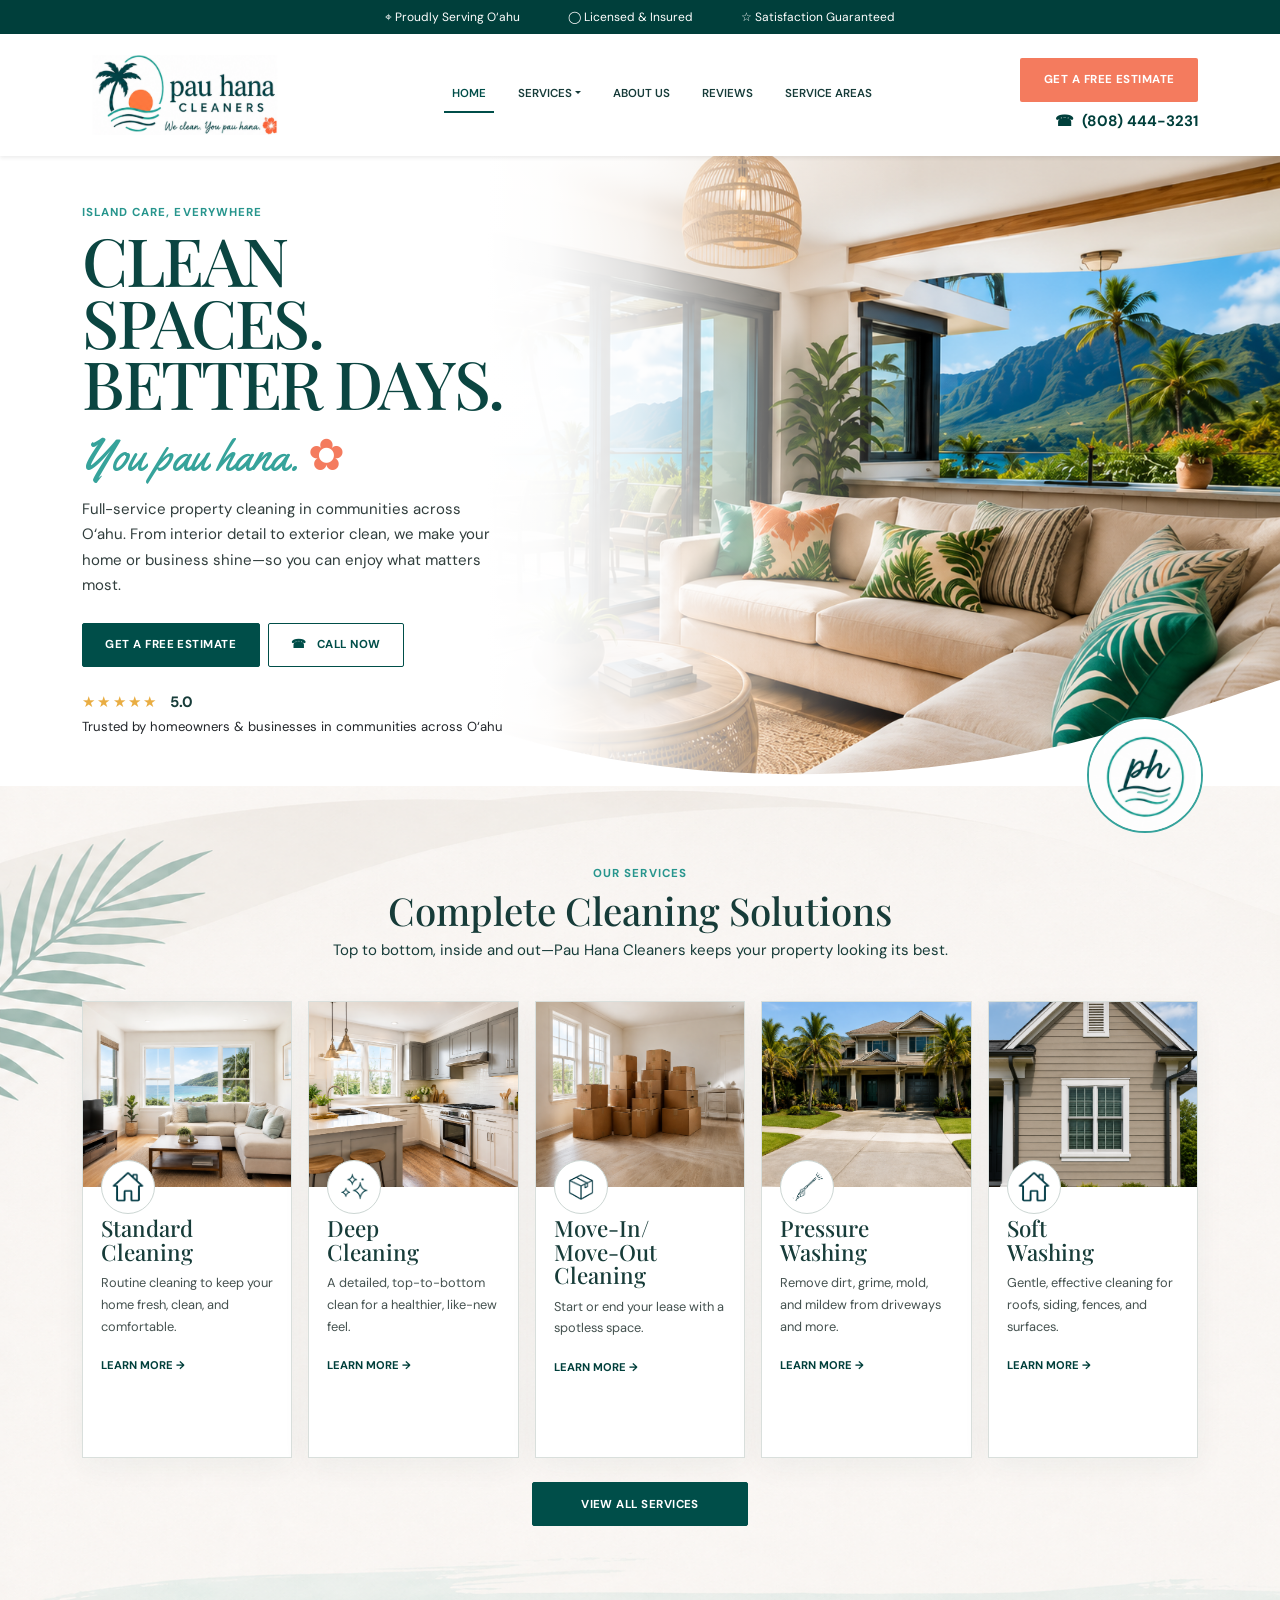
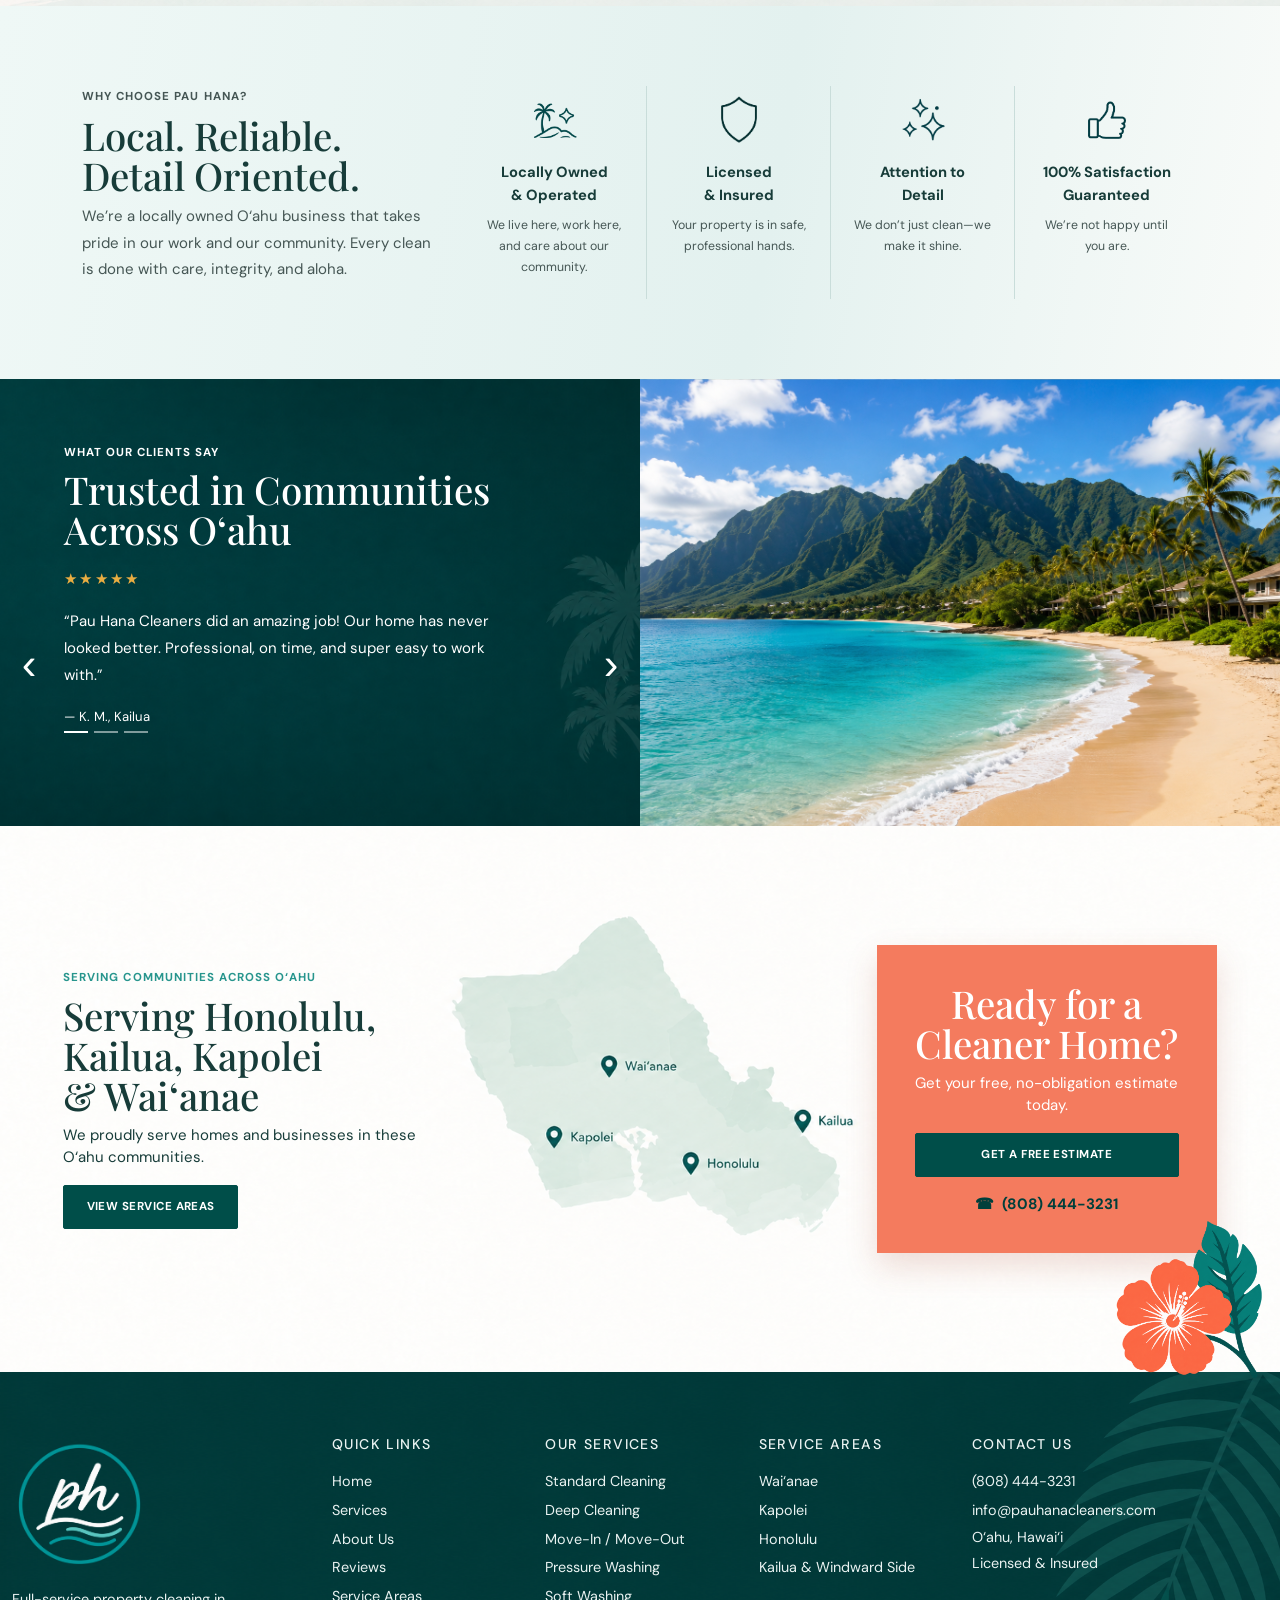
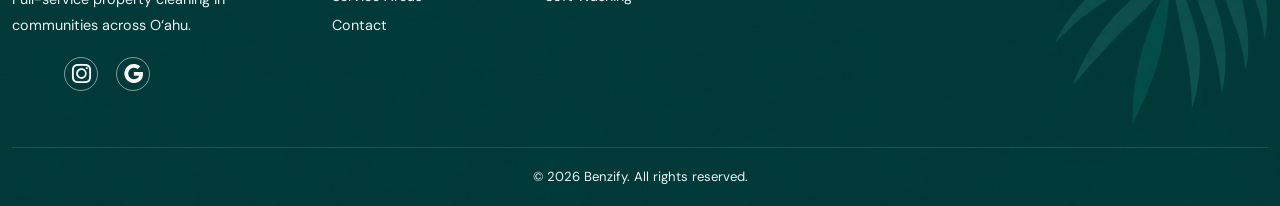
==== commit 8403c619: "changed footer logos" ====
--- a/index.html
+++ b/index.html
@@ -257,7 +257,7 @@
     <div class="container">
       <div class="row g-4 py-5">
         <div class="col-md-6 col-lg-3">
-          <img class="footer-logo" src="assets/chat-footer-logo.png" alt="Pau Hana Cleaners">
+          <img class="footer-logo footer-logo--seal" src="assets/ph-local-seal-footer.png" alt="Pau Hana Cleaners">
           <p class="mt-3">Full-service property cleaning in communities across O‘ahu.</p>
           <div class="footer-socials" aria-label="Social media links">
             <a href="https://www.instagram.com/pauhanacleaners/" target="_blank" rel="noopener noreferrer" aria-label="Pau Hana Cleaners on Instagram"><i class="bi bi-instagram" aria-hidden="true"></i></a>
--- a/styles.css
+++ b/styles.css
@@ -62,7 +62,7 @@
 .areas .estimate-card{width:100%;max-width:340px;margin-left:auto}
 
 @media(min-width:992px){.areas>.container{max-width:1500px}.areas .row{min-height:410px}.areas .estimate-card{margin-right:0}}
-@media(max-width:991.98px){.areas{background-position:center;background-size:auto 100%}.areas .island-map{display:none}.areas .estimate-card{margin-inline:auto}}
+@media(max-width:991.98px){.areas{background-image:none}.areas .island-map{display:block;visibility:visible;width:min(100%,560px);height:auto;aspect-ratio:4/3;margin-inline:auto;background:url("assets/areas-serving-bg-2.png") center/300% auto no-repeat;clip-path:none;filter:none}.areas .island-map span{display:none}.areas .estimate-card{margin-inline:auto}}
 @media(max-width:575.98px){.areas::after{right:-12px;bottom:-8px;width:118px}}
 
 footer{background:var(--deep) url("assets/footer-bg.png") center/cover no-repeat}
@@ -79,11 +79,14 @@
 footer a{font-size:.9rem;line-height:2}
 footer p{font-size:.9rem;line-height:1.8}
 .footer-logo{width:min(285px,100%)}
+.footer-logo--seal{width:min(135px,100%)}
+.footer-logo--seal~.footer-socials{width:min(190px,100%)}
 .footer-socials{width:min(285px,100%);justify-content:center;gap:18px;margin-top:18px}
 .footer-socials a{width:34px;height:34px;font-size:19px}
 .copyright{font-size:.82rem}
 
 @media(max-width:991.98px){footer>.container{max-width:900px}}
+@media(max-width:575.98px){.footer-logo--seal{width:min(150px,100%)}.footer-socials{justify-content:flex-start}}
 
 /* Shared service navigation. */
 .navbar .dropdown-menu{border-color:#d9e5e1;border-radius:2px;box-shadow:0 8px 24px rgba(0,63,59,.1)}
@@ -115,7 +118,7 @@
 .estimate-steps p{font-size:.85rem;line-height:1.5;margin:0;color:#303d3c}
 @media(max-width:991.98px){.navbar .dropdown-menu{box-shadow:none}.service-detail-page .hero-copy{max-width:620px}.service-detail-page .service-inclusions{padding-top:58px}.estimate-steps-panel{padding:48px 24px}}
 @media(max-width:575.98px){.service-detail-page .hero h1{font-size:clamp(2.5rem,10vw,3.2rem)}.cleaning-checklist{padding:24px 20px}.estimate-steps{flex-direction:column;gap:28px}.estimate-steps li:not(:last-child)::after{content:none}.estimate-steps i,.estimate-steps img{margin-bottom:12px}.navbar .dropdown-item{white-space:normal}}
-@media(max-width:991.98px){.service-detail-page .areas{background-image:linear-gradient(rgba(255,255,255,.88),rgba(255,255,255,.88)),url("assets/areas-serving-bg.png")}.service-detail-page footer a{overflow-wrap:anywhere}}
+@media(max-width:991.98px){.service-detail-page .areas{background-image:none}.service-detail-page footer a{overflow-wrap:anywhere}}
 @media(max-width:575.98px){.service-detail-page .quote-panel .quote-inner{width:80%}.service-detail-page .quote-carousel .carousel-control-prev{left:-30px}.service-detail-page .quote-carousel .carousel-control-next{right:-30px}}
 
 /* Deep Cleaning hero image and headline layout. */
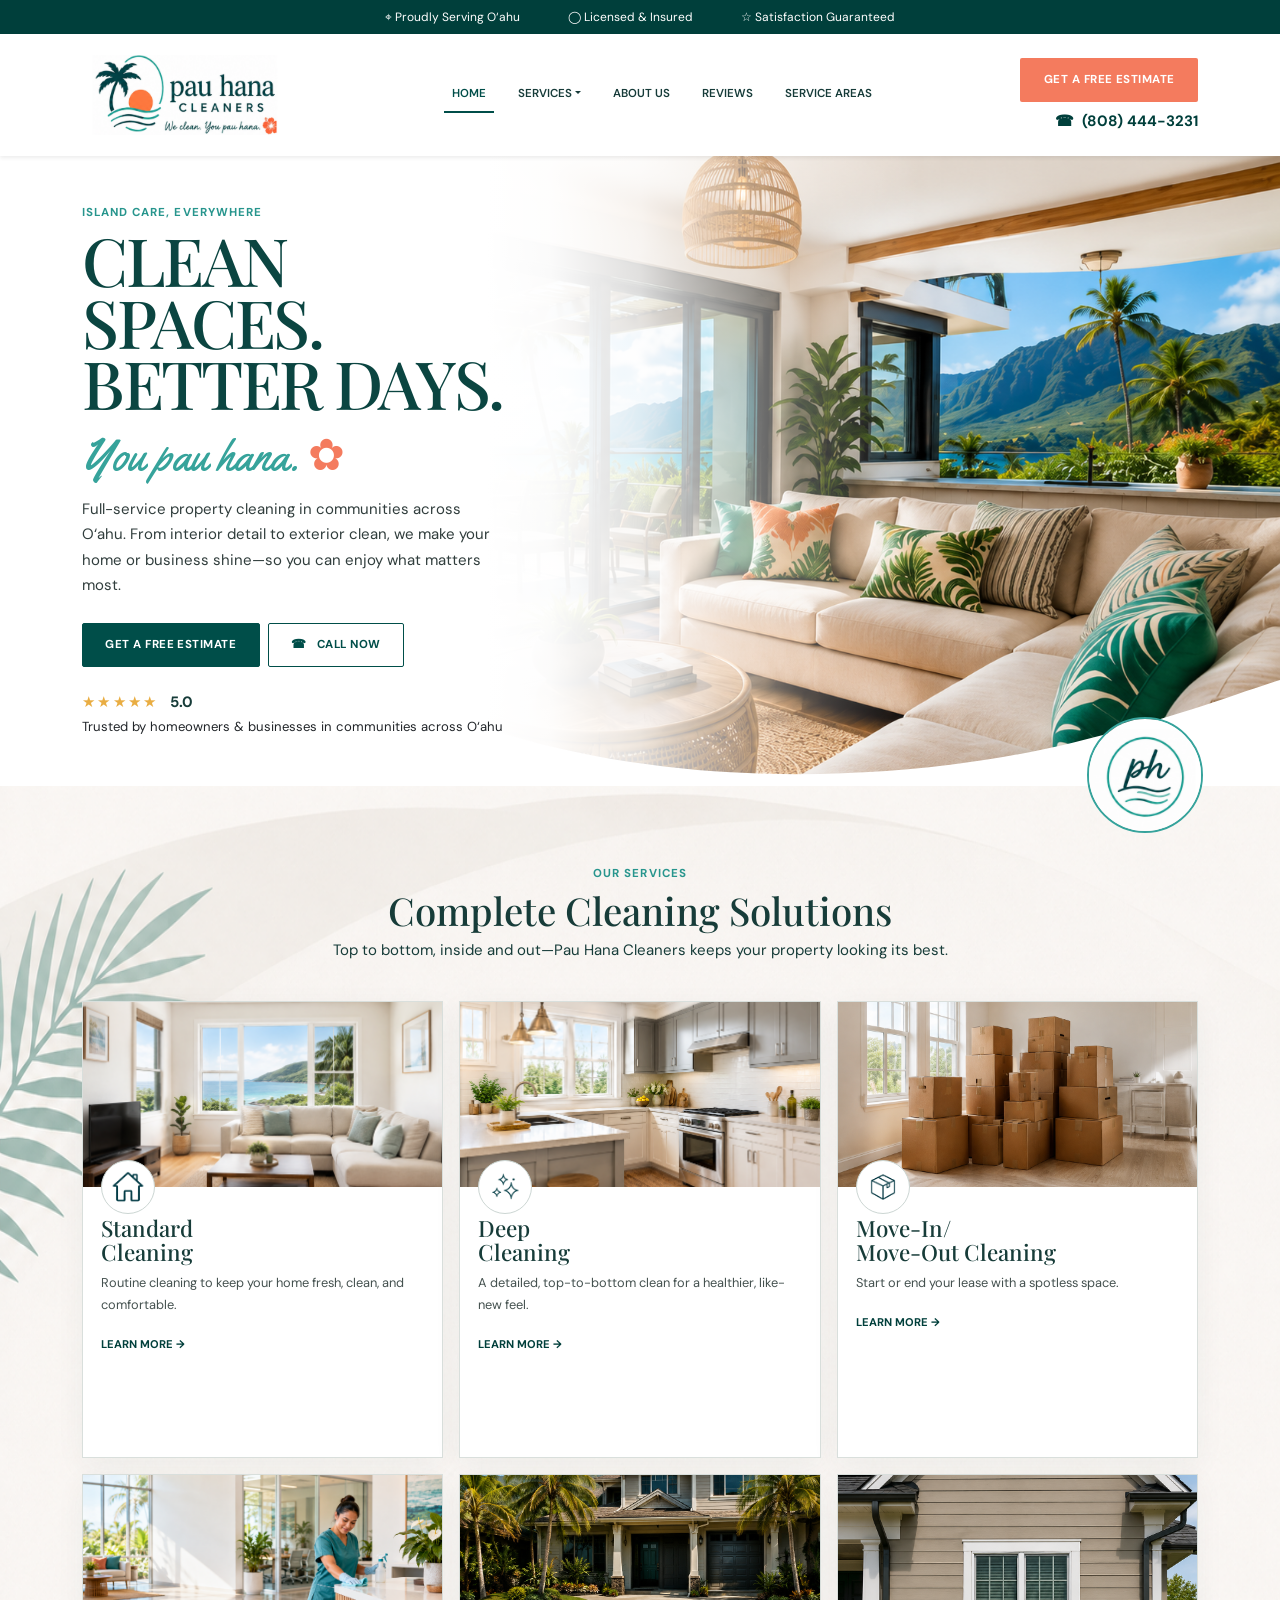
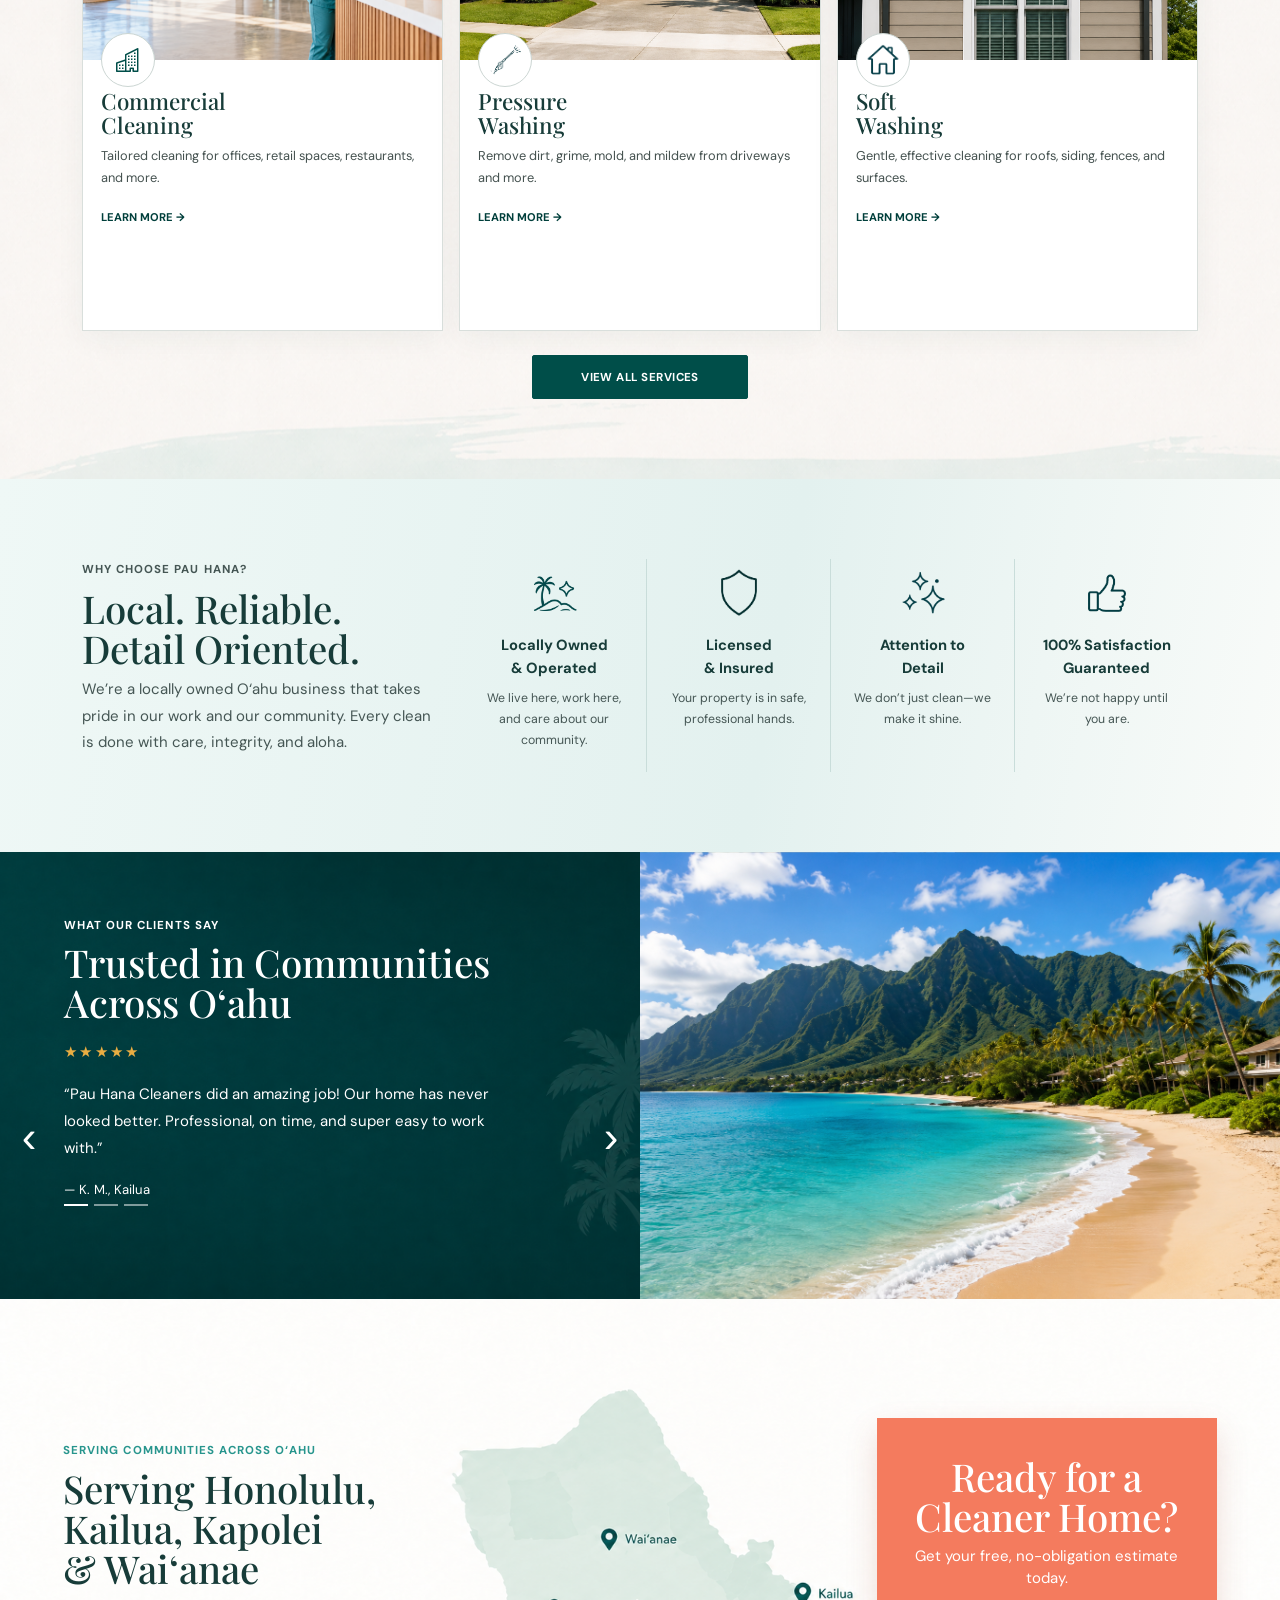
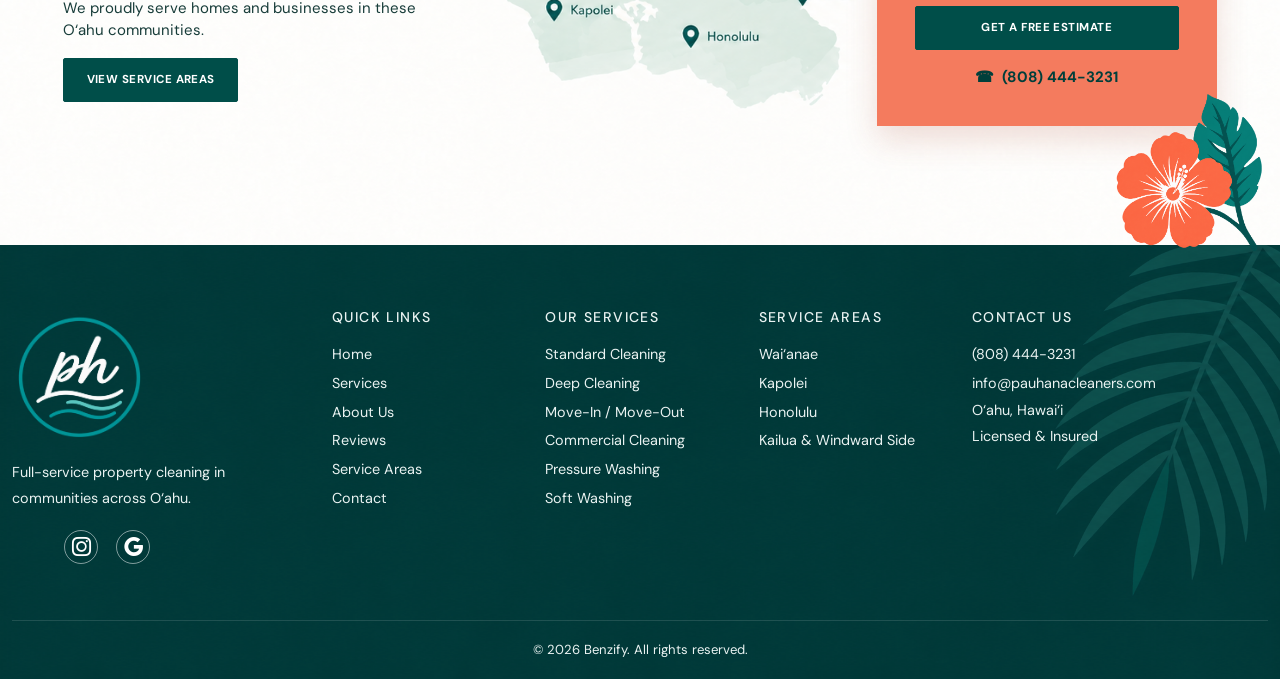
==== commit 84477d24: "added commercial cleaning page" ====
--- a/index.html
+++ b/index.html
@@ -41,6 +41,7 @@
               <li><a class="dropdown-item" href="standard-cleaning.html">Standard Cleaning</a></li>
               <li><a class="dropdown-item" href="deep-cleaning.html">Deep Cleaning</a></li>
               <li><a class="dropdown-item" href="move-in-move-out-cleaning.html">Move-In / Move-Out Cleaning</a></li>
+              <li><a class="dropdown-item" href="commercial-cleaning.html">Commercial Cleaning</a></li>
               <li><a class="dropdown-item" href="pressure-washing.html">Pressure Washing</a></li>
               <li><a class="dropdown-item" href="soft-washing.html">Soft Washing</a></li>
             </ul>
@@ -49,7 +50,7 @@
           <li class="nav-item"><a class="nav-link" href="#reviews">REVIEWS</a></li>
           <li class="nav-item"><a class="nav-link" href="#areas">SERVICE AREAS</a></li>
         </ul>
-        <div class="nav-cta text-lg-end mt-3 mt-lg-0"><a class="btn btn-coral btn-sm" href="#estimate">GET A FREE
+        <div class="nav-cta text-lg-end mt-3 mt-lg-0"><a class="btn btn-coral btn-sm" href="#estimate" data-estimate-trigger>GET A FREE
             ESTIMATE</a><a class="phone d-block mt-2" href="tel:8084443231">☎ &nbsp;(808) 444-3231</a></div>
       </div>
     </div>
@@ -65,7 +66,7 @@
           <p class="script">You pau hana. <span>✿</span></p>
           <p class="lead-copy">Full-service property cleaning in communities across O‘ahu. From interior detail to exterior clean, we
             make your home or business shine—so you can enjoy what matters most.</p>
-          <div class="d-flex flex-wrap gap-2 mt-4"><a class="btn btn-teal" href="#estimate">GET A FREE ESTIMATE</a><a
+          <div class="d-flex flex-wrap gap-2 mt-4"><a class="btn btn-teal" href="#estimate" data-estimate-trigger>GET A FREE ESTIMATE</a><a
               class="btn btn-outline-teal" href="tel:8084443231">☎ &nbsp; CALL NOW</a></div>
           <div class="rating mt-4"><span>★★★★★</span> <b>5.0</b><small class="d-block text-dark mt-1">Trusted by
               homeowners &amp; businesses in communities across O‘ahu</small></div>
@@ -86,7 +87,7 @@
           <h2>Complete Cleaning Solutions</h2>
           <p>Top to bottom, inside and out—Pau Hana Cleaners keeps your property looking its best.</p>
         </div>
-        <div class="row row-cols-1 row-cols-sm-2 row-cols-lg-5 g-3 mt-4">
+        <div class="row row-cols-1 row-cols-sm-2 row-cols-lg-3 g-3 mt-4">
           <div class="col">
             <article class="service-card" id="standard-cleaning">
               <div class="service-img crop living"></div>
@@ -113,6 +114,15 @@
               <div class="service-body"><img class="service-icon" src="assets/box-icon.png" alt="" aria-hidden="true">
                 <h3>Move-In/<br>Move-Out Cleaning</h3>
                 <p>Start or end your lease with a spotless space.</p><a href="move-in-move-out-cleaning.html">LEARN MORE →</a>
+              </div>
+            </article>
+          </div>
+          <div class="col">
+            <article class="service-card" id="commercial-cleaning">
+              <div class="service-img crop commercial"></div>
+              <div class="service-body"><i class="bi bi-buildings" aria-hidden="true"></i>
+                <h3>Commercial<br>Cleaning</h3>
+                <p>Tailored cleaning for offices, retail spaces, restaurants, and more.</p><a href="commercial-cleaning.html">LEARN MORE →</a>
               </div>
             </article>
           </div>
@@ -244,7 +254,7 @@
             <div class="estimate-card" id="estimate">
               <h2>Ready for a<br>Cleaner Home?</h2>
               <p>Get your free, no-obligation estimate today.</p><a class="btn btn-teal w-100"
-                href="mailto:info@pauhanacleaners.com">GET A FREE ESTIMATE</a><a class="phone d-block mt-3"
+                href="mailto:info@pauhanacleaners.com" data-estimate-trigger>GET A FREE ESTIMATE</a><a class="phone d-block mt-3"
                 href="tel:8084443231">☎ &nbsp;(808) 444-3231</a>
             </div>
           </div>
@@ -270,7 +280,7 @@
         </div>
         <div class="col-6 col-md-3 col-lg-2">
           <h3>OUR SERVICES</h3><a href="standard-cleaning.html">Standard Cleaning</a><a href="deep-cleaning.html">Deep Cleaning</a><a
-            href="move-in-move-out-cleaning.html">Move-In / Move-Out</a><a href="pressure-washing.html">Pressure Washing</a><a href="soft-washing.html">Soft Washing</a>
+            href="move-in-move-out-cleaning.html">Move-In / Move-Out</a><a href="commercial-cleaning.html">Commercial Cleaning</a><a href="pressure-washing.html">Pressure Washing</a><a href="soft-washing.html">Soft Washing</a>
         </div>
         <div class="col-6 col-md-4 col-lg-2">
           <h3>SERVICE AREAS</h3><a href="#areas">Wai‘anae</a><a href="#areas">Kapolei</a><a href="#areas">Honolulu</a><a href="#areas">Kailua &amp; Windward Side</a>
--- a/styles.css
+++ b/styles.css
@@ -1,6 +1,11 @@
 :root{--teal:#004e49;--deep:#003f3b;--mint:#eaf4f1;--coral:#f47b5e;--gold:#e9ad42;--ink:#163b39;--cream:#fcfbf7;--serif:"Playfair Display",serif;--sans:"DM Sans",sans-serif}*{box-sizing:border-box}html{scroll-behavior:smooth}body{margin:0;color:#173c39;background:var(--cream);font-family:var(--sans);font-size:15px}h1,h2,h3{font-family:var(--serif)}a{text-decoration:none}.utility-bar{background:var(--deep);color:#fff;font-size:.75rem}.navbar{--bs-navbar-color:var(--ink);--bs-navbar-active-color:var(--teal)}.navbar-brand{color:var(--deep)!important}.brand-mark{font-size:2.5rem;color:var(--coral)}.brand b{font:600 1.9rem/1 var(--serif);display:block;letter-spacing:.02em}.brand small{display:block;font-size:.62rem;letter-spacing:.36em;margin-top:.28rem}.nav-link{font-size:.72rem}.nav-link.active{border-bottom:2px solid var(--teal)}.phone{color:var(--deep);font-weight:700}.btn{border-radius:2px;font-size:.72rem;letter-spacing:.04em;font-weight:700;padding:.78rem 1.4rem}.btn-coral{color:white;background:var(--coral)}.btn-coral:hover{background:#df674d;color:white}.btn-teal{background:var(--teal);color:#fff;border:1px solid var(--teal)}.btn-teal:hover{background:#003934;color:#fff}.btn-outline-teal{border:1px solid var(--teal);color:var(--teal)}.btn-outline-teal:hover{background:var(--teal);color:#fff}.hero{position:relative;overflow:hidden;background:#fff}.min-vh-hero{min-height:575px}.hero-copy{position:relative;z-index:2}.hero h1{font-size:clamp(3rem,5.2vw,5rem);line-height:.92;letter-spacing:-.035em;margin:0;color:#0b4541}.script{font-family:Yellowtail,cursive;font-size:2.75rem;color:#36a39b;margin:.55rem 0}.script span{color:var(--coral)}.lead-copy{max-width:420px;color:#303d3c;line-height:1.7}.eyebrow{font-size:.72rem;color:#27958d;letter-spacing:.09em;font-weight:700;margin-bottom:.5rem}.hero-photo{position:absolute;inset:0 0 0 43%;background-image:linear-gradient(90deg,#fff 0%,rgba(255,255,255,.88) 8%,transparent 29%),url("assets/reference.png");background-repeat:no-repeat;background-size:auto 1680px;background-position:right -98px}.rating span,.stars{color:var(--gold);letter-spacing:.15em}.rating b{margin-left:.5rem}.local-seal{position:absolute;z-index:3;right:6%;bottom:20px;width:116px;height:116px;border:2px solid var(--teal);border-radius:50%;background:#fff;text-align:center;padding-top:18px;font-size:.62rem;letter-spacing:.12em;transform:rotate(-5deg)}.local-seal strong{font-size:2rem;color:var(--coral)}.section{padding:80px 0}.section-heading{max-width:650px}.section h2,.quote-panel h2{font-size:clamp(2rem,3vw,3rem);line-height:1.05}.services{position:relative;background:#fff}.services:before{content:"";position:absolute;left:-30px;top:35px;width:170px;height:180px;background:repeating-linear-gradient(70deg,transparent 0 13px,rgba(52,157,148,.2) 14px 18px);clip-path:polygon(0 5%,100% 50%,0 100%)}.service-card{height:100%;border:1px solid #d9dfdc;background:#fff;box-shadow:0 8px 28px rgba(7,57,53,.05);overflow:hidden}.service-img{height:185px;background-image:url("assets/reference.png");background-repeat:no-repeat}.living{background-size:650px auto;background-position:-43px -509px}.kitchen{background-size:650px auto;background-position:-151px -508px}.moving{background-size:650px auto;background-position:-261px -509px}.exterior{background-size:650px auto;background-position:-373px -508px}.siding{background-size:650px auto;background-position:-485px -508px}.service-body{position:relative;padding:30px 18px 22px;min-height:270px}.service-body i{position:absolute;top:-27px;left:18px;width:54px;height:54px;border:1px solid #ccd6d3;border-radius:50%;background:#fff;display:grid;place-items:center;font-style:normal;font-size:1.5rem}.service-body h3{font-size:1.4rem;line-height:1.05}.service-body p{font-size:.8rem;line-height:1.7;color:#44514f}.service-body a{color:var(--deep);font-weight:700;font-size:.7rem}.why{background:linear-gradient(100deg,#eff8f6,#e3f1ef 60%,#f9fbf9)}.why p{line-height:1.75;color:#455654}.feature-grid .col:not(:first-child){border-left:1px solid #c9ddda}.feature{padding:5px 20px}.feature b{display:block;font-size:2.8rem;font-weight:400;margin-bottom:12px}.feature h3{font-family:var(--sans);font-size:.92rem;line-height:1.55;font-weight:700}.feature p{font-size:.77rem;line-height:1.7}.quote-panel{background:var(--deep);color:#fff;min-height:390px;display:flex;align-items:center}.quote-inner{max-width:560px;padding:65px 8vw}.quote-inner blockquote{line-height:1.8;margin-top:1.1rem;max-width:470px}.beach-photo{min-height:390px;background-image:url("assets/reference.png");background-size:820px auto;background-position:right -1116px}.areas{background:#fff}.island-map{position:relative;margin:auto;width:310px;height:225px;background:#d9ece7;clip-path:polygon(9% 28%,24% 10%,49% 12%,61% 30%,87% 34%,94% 54%,72% 65%,59% 83%,31% 72%,17% 58%);filter:drop-shadow(0 12px 18px rgba(0,50,45,.1))}.island-map span{position:absolute;font-size:.68rem;font-weight:700;z-index:2}.west{top:88px;left:55px}.central{top:132px;left:74px}.east{top:100px;right:31px}.south{bottom:35px;right:69px}.estimate-card{background:var(--coral);color:#fff;padding:38px;text-align:center;box-shadow:0 14px 30px rgba(169,71,48,.18)}.estimate-card h2{color:#fff}.estimate-card .phone{color:var(--deep)}footer{background:var(--deep);color:#eaf3f2}footer h3{font-family:var(--sans);font-size:.75rem;letter-spacing:.08em}footer a{display:block;color:#eaf3f2;font-size:.77rem;line-height:1.8}footer p{font-size:.77rem;line-height:1.7}.brand-footer b{font-size:2rem}.copyright{border-top:1px solid rgba(255,255,255,.12);font-size:.72rem}
 @media(max-width:991.98px){.navbar-collapse{padding:1rem 0}.hero-photo{left:34%;opacity:.42}.hero-copy{background:linear-gradient(90deg,rgba(255,255,255,.98),rgba(255,255,255,.8) 80%,transparent)}.min-vh-hero{min-height:560px}.feature-grid .col:nth-child(3){border-left:0}.feature{padding:22px}.local-seal{display:none}.beach-photo{min-height:320px}.service-img{height:210px}.living,.kitchen,.moving,.exterior,.siding{background-size:740px auto}.services:before{display:none}}
 @media(max-width:575.98px){body{font-size:14px}.utility-bar span:nth-child(2){display:none}.hero-photo{left:0;opacity:.24;background-position:68% -100px}.hero-copy{background:rgba(255,255,255,.55)}.hero h1{font-size:3.2rem}.script{font-size:2.2rem}.section{padding:58px 0}.feature{padding:18px 8px}.feature-grid .col:nth-child(odd){border-left:0}.feature-grid .col:nth-child(even){border-left:1px solid #c9ddda}.estimate-card{padding:30px 22px}}
+
+/* Sitewide estimate form */
+.estimate-modal .modal-dialog{max-width:620px}.estimate-modal .modal-content{border:0;border-radius:4px;overflow:hidden;box-shadow:0 24px 70px rgba(0,63,59,.24)}.estimate-modal .modal-header{align-items:flex-start;padding:28px 32px 22px;background:var(--mint);border-bottom:1px solid #d3e4e0}.estimate-modal .modal-header>div{padding-right:18px}.estimate-modal .modal-title{color:var(--deep);font-size:clamp(1.8rem,4vw,2.45rem);line-height:1.08}.estimate-modal .modal-header p:last-child{color:#455654;font-size:.85rem;line-height:1.55;max-width:490px}.estimate-modal .btn-close{margin:0}.estimate-modal .modal-body{padding:28px 32px 32px;background:var(--cream)}.estimate-modal .form-label,.estimate-type-fieldset legend{color:var(--deep);font-size:.78rem;font-weight:700;letter-spacing:.025em;margin-bottom:.45rem}.estimate-type-fieldset legend{float:none;width:auto}.estimate-type-fieldset legend span{color:var(--coral);margin-left:3px}.estimate-type-options{display:grid;grid-template-columns:1fr 1fr;gap:12px}.estimate-type-options .form-check{position:relative;padding:0}.estimate-type-options .form-check-input{position:absolute;opacity:0}.estimate-type-options .form-check-label{display:block;padding:14px 16px;border:1px solid #b8cfca;border-radius:3px;background:#fff;color:var(--deep);font-weight:700;text-align:center;cursor:pointer;transition:border-color .15s,background-color .15s,box-shadow .15s}.estimate-type-options .form-check-input:checked+.form-check-label{border-color:var(--teal);background:var(--mint);box-shadow:inset 0 0 0 1px var(--teal)}.estimate-type-options .form-check-input:focus-visible+.form-check-label{outline:3px solid rgba(0,78,73,.25);outline-offset:2px}.was-validated .estimate-type-fieldset:has(.form-check-input:invalid)>.invalid-feedback{display:block}.estimate-modal .form-control,.estimate-modal .form-select{min-height:46px;border-color:#b8cfca;border-radius:3px;background-color:#fff}.estimate-modal .form-control:focus,.estimate-modal .form-select:focus{border-color:var(--teal);box-shadow:0 0 0 .2rem rgba(0,78,73,.14)}.estimate-modal .invalid-feedback{font-size:.73rem}.estimate-modal .estimate-honeypot{position:absolute!important;width:1px!important;height:1px!important;padding:0!important;margin:-1px!important;overflow:hidden!important;clip:rect(0,0,0,0)!important;white-space:nowrap!important;border:0!important}.estimate-modal .estimate-success{padding:28px 12px 20px}.estimate-success-icon{display:grid;width:72px;height:72px;margin:0 auto 20px;place-items:center;border-radius:50%;background:var(--mint);color:var(--teal);font-size:2.5rem}.estimate-modal .estimate-success h3{color:var(--deep);font-size:2.3rem}.estimate-modal .estimate-success p{max-width:410px;margin:0 auto 24px;line-height:1.7}.estimate-modal [hidden]{display:none!important}
+@media(max-width:575.98px){.estimate-modal .modal-dialog{width:auto;max-width:none;margin:.5rem}.estimate-modal .modal-content{max-height:calc(100dvh - 1rem)}.estimate-modal .modal-header{padding:20px 18px 16px}.estimate-modal .modal-header>div{padding-right:8px}.estimate-modal .modal-title{font-size:1.75rem}.estimate-modal .modal-body{padding:20px 18px 24px}.estimate-type-options{grid-template-columns:1fr 1fr;gap:8px}.estimate-type-options .form-check-label{padding:12px 8px}.estimate-modal .modal-header p:last-child{font-size:.8rem}.estimate-modal .form-control,.estimate-modal .form-select{min-height:48px;font-size:16px}.estimate-modal .row.g-3{--bs-gutter-y:.8rem}}
+@media(max-width:359.98px){.estimate-modal .modal-dialog{margin:.25rem}.estimate-modal .modal-content{max-height:calc(100dvh - .5rem)}.estimate-modal .modal-header{padding:16px 14px 13px}.estimate-modal .modal-title{font-size:1.55rem}.estimate-modal .modal-header p:last-child{display:none}.estimate-modal .modal-body{padding:16px 14px 20px}.estimate-type-options{grid-template-columns:1fr}.estimate-modal .residential-only{width:100%}}
 
 .utility-bar,.utility-bar *{font-size:12px}
 .navbar-logo{display:block;width:205px;height:80px;object-fit:cover;object-position:center}
@@ -188,4 +193,15 @@
 .soft-faq details p{margin:16px 0 0;line-height:1.8;color:#455654}
 .soft-faq summary:focus-visible{outline:2px solid var(--teal);outline-offset:5px}
 .soft-cta h2{max-width:780px;margin-inline:auto}
+
+/* Commercial cleaning page and homepage service card. */
+.service-img.commercial{background-image:url("assets/commercial-cleaning-hero.png");background-size:cover;background-position:center 45%}
+.service-body>.bi-buildings{color:var(--teal)}
+.commercial-cleaning-page{--hero-image:url("assets/commercial-cleaning-hero.png")}
+.commercial-cleaning-page .hero h1{font-size:clamp(2.5rem,4vw,4rem);line-height:1.04}
+.commercial-cleaning-page .lead-copy{max-width:510px}
+.commercial-inclusions .cleaning-checklist{min-height:100%}
+.commercial-scope-note{max-width:960px;margin-inline:auto;padding:20px 24px;border-left:4px solid var(--coral);background:var(--mint);line-height:1.7}
+.commercial-estimate-process .quote-inner>p:last-child{line-height:1.8;max-width:480px}
+@media(max-width:575.98px){.commercial-cleaning-page .hero h1{font-size:clamp(2.2rem,10vw,3rem)}.commercial-scope-note{padding:18px 20px}.commercial-inclusions .cleaning-checklist{min-height:0}}
 @media(max-width:575.98px){.soft-washing-page .hero h1{font-size:clamp(2rem,8vw,2.8rem)}}
